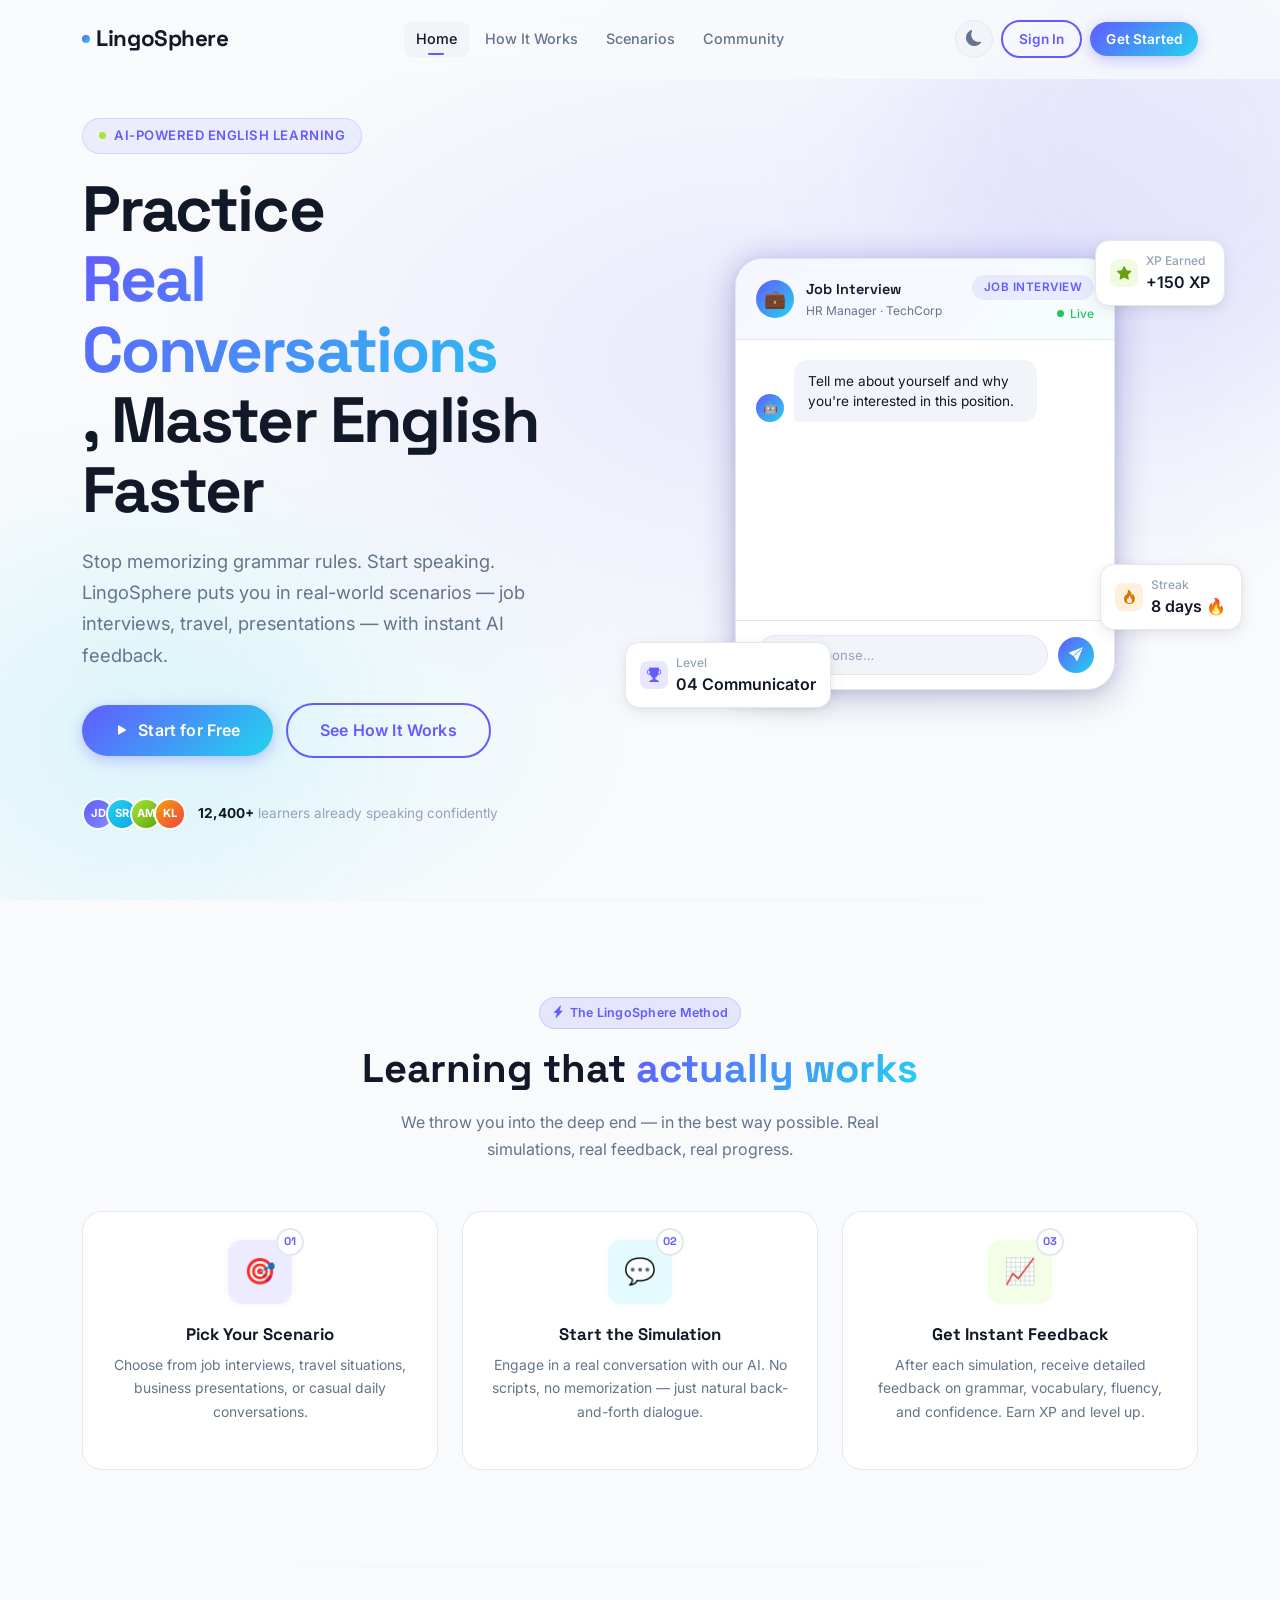
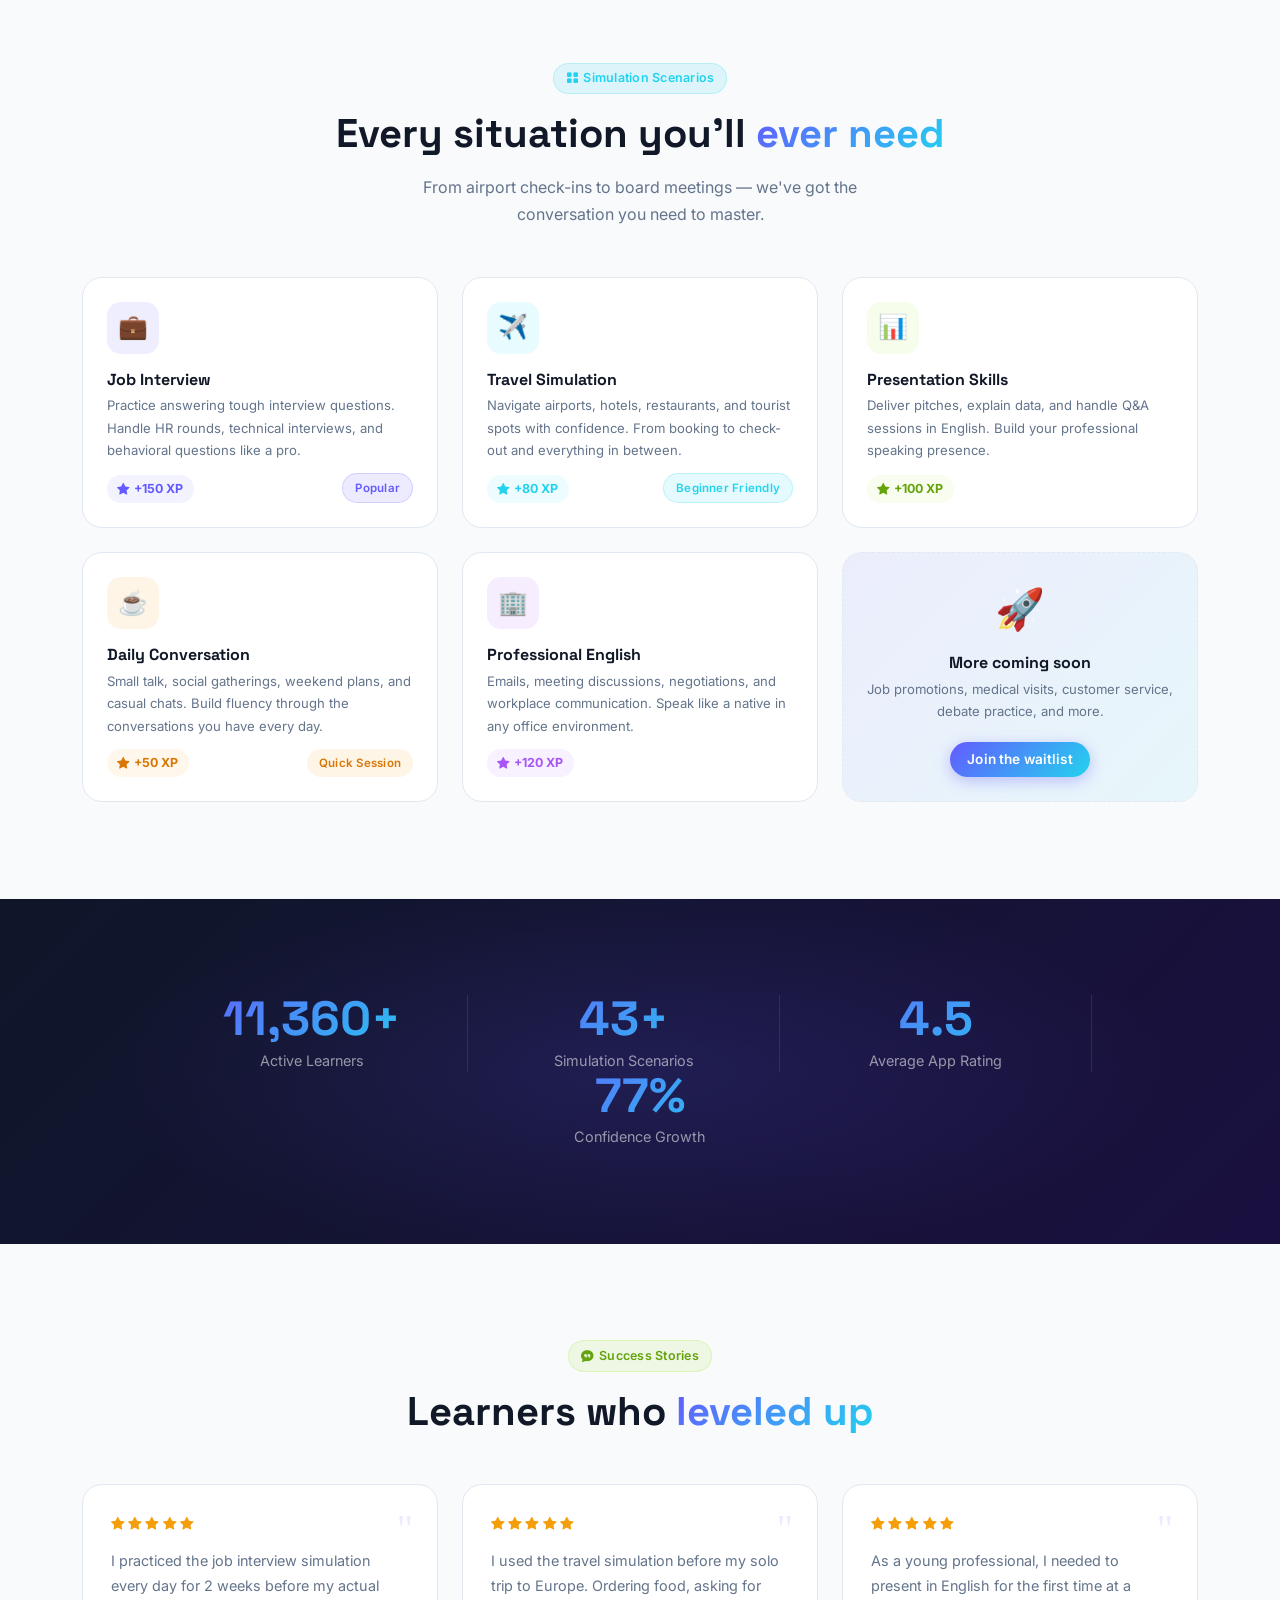
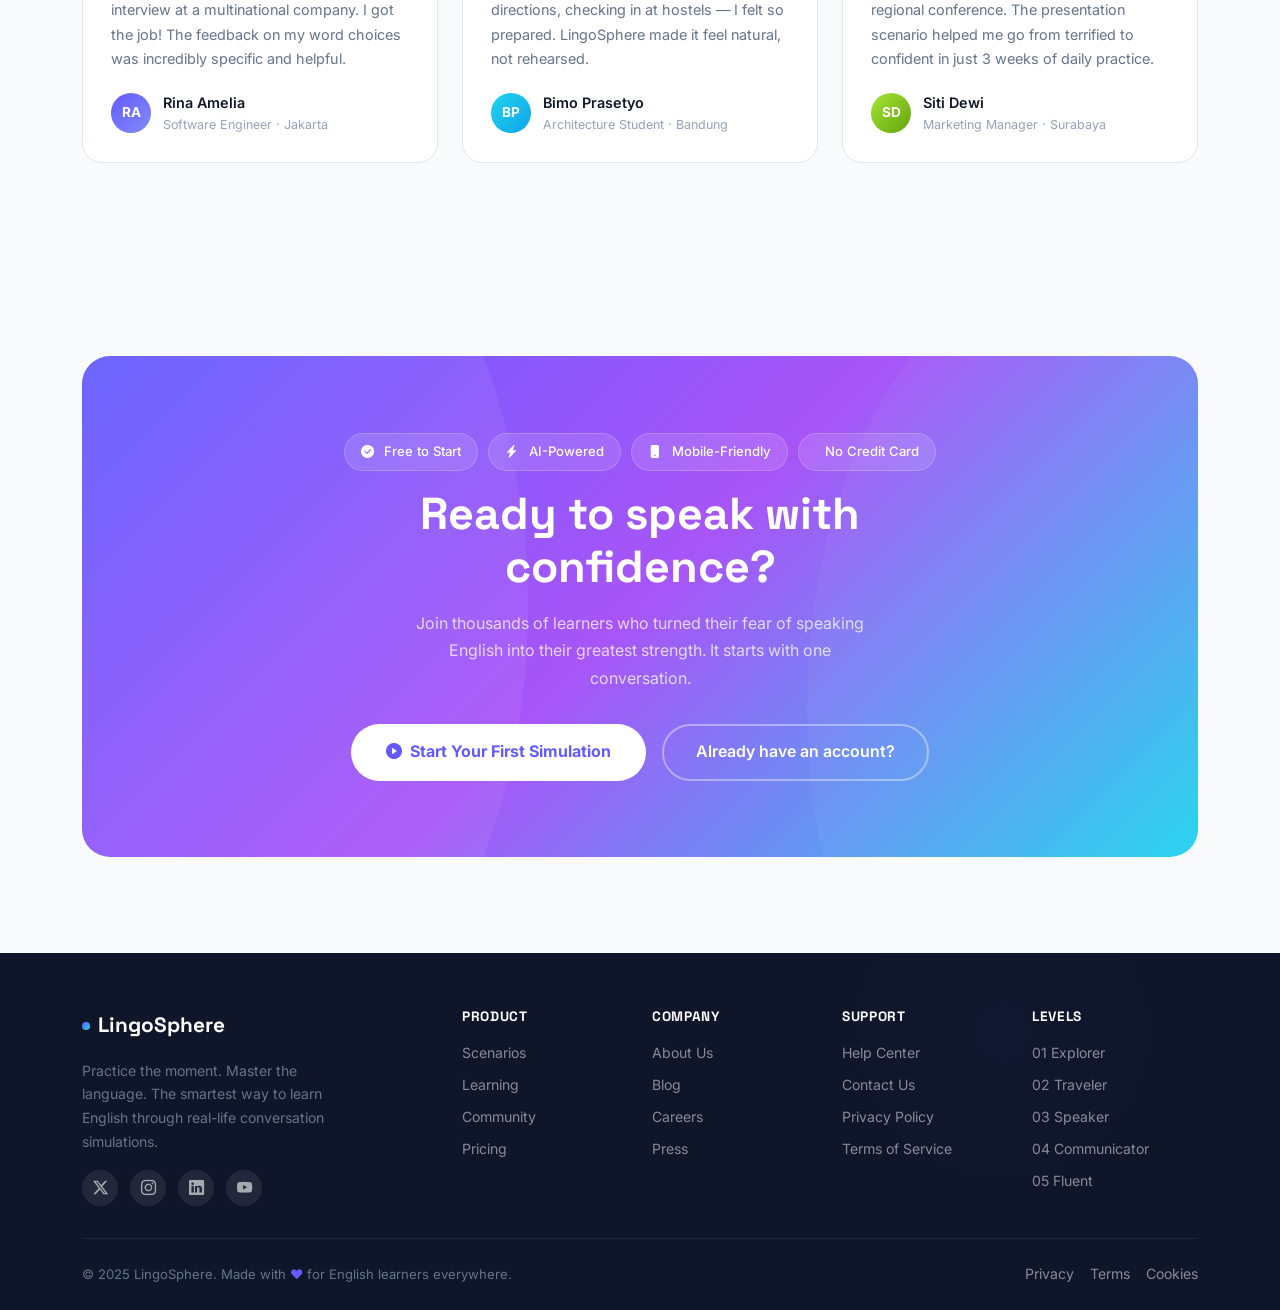
==== index.html @ 4a27bc17 "First Commit" ====
<!DOCTYPE html>
<html lang="en" data-theme="light">
<head>
  <meta charset="UTF-8" />
  <meta name="viewport" content="width=device-width, initial-scale=1.0" />
  <meta name="description" content="LingoSphere — Practice English through real-life conversation simulations. Job interviews, travel, presentations, and more." />
  <title>LingoSphere — Practice the moment. Master the language.</title>

  <!-- Google Fonts -->
  <link rel="preconnect" href="https://fonts.googleapis.com" />
  <link rel="preconnect" href="https://fonts.gstatic.com" crossorigin />
  <link href="https://fonts.googleapis.com/css2?family=Space+Grotesk:wght@400;500;600;700;800&family=Inter:wght@400;500;600;700&display=swap" rel="stylesheet" />

  <!-- Bootstrap 5 CSS -->
  <link href="https://cdn.jsdelivr.net/npm/bootstrap@5.3.3/dist/css/bootstrap.min.css" rel="stylesheet" />
  <!-- Bootstrap Icons -->
  <link href="https://cdn.jsdelivr.net/npm/bootstrap-icons@1.11.3/font/bootstrap-icons.css" rel="stylesheet" />

  <!-- LingoSphere Styles -->
  <link rel="stylesheet" href="css/global.css" />
  <link rel="stylesheet" href="css/landing.css" />
</head>
<body>

<!-- ═══════════════════════════════════════════
     NAVBAR
═══════════════════════════════════════════ -->
<nav id="mainNav" class="navbar navbar-expand-lg fixed-top">
  <div class="container">
    <!-- Brand -->
    <a class="navbar-brand" href="index.html">
      <span class="brand-dot"></span>
      LingoSphere
    </a>

    <!-- Mobile Controls -->
    <div class="d-flex align-items-center gap-2 d-lg-none">
      <button class="btn-theme" data-theme-toggle data-theme-icon aria-label="Toggle theme">
        <i class="bi bi-moon-fill"></i>
      </button>
      <button class="navbar-toggler" type="button"
              data-bs-toggle="offcanvas"
              data-bs-target="#mobileNav"
              aria-controls="mobileNav"
              aria-label="Open menu">
        <i class="bi bi-list" style="font-size:1.3rem;"></i>
      </button>
    </div>

    <!-- Desktop Nav -->
    <div class="collapse navbar-collapse">
      <ul class="navbar-nav mx-auto gap-1">
        <li class="nav-item">
          <a class="nav-link active" href="index.html">Home</a>
        </li>
        <li class="nav-item">
          <a class="nav-link" href="#how-it-works">How It Works</a>
        </li>
        <li class="nav-item">
          <a class="nav-link" href="#scenarios">Scenarios</a>
        </li>
        <li class="nav-item">
          <a class="nav-link" href="community.html">Community</a>
        </li>
      </ul>

      <div class="d-flex align-items-center gap-2">
        <button class="btn-theme" data-theme-toggle data-theme-icon aria-label="Toggle theme">
          <i class="bi bi-moon-fill"></i>
        </button>
        <a href="signin.html" class="btn btn-outline-primary btn-sm px-3">Sign In</a>
        <a href="signup.html" class="btn btn-primary btn-sm px-3">Get Started</a>
      </div>
    </div>
  </div>
</nav>

<!-- Mobile Offcanvas Nav -->
<div class="offcanvas offcanvas-start" tabindex="-1" id="mobileNav">
  <div class="offcanvas-header">
    <a class="navbar-brand" href="index.html">
      <span class="brand-dot"></span>
      LingoSphere
    </a>
    <button type="button" class="btn-close" data-bs-dismiss="offcanvas" aria-label="Close"></button>
  </div>
  <div class="offcanvas-body d-flex flex-column">
    <ul class="navbar-nav flex-column mb-auto">
      <li><a class="nav-link" href="index.html"><i class="bi bi-house me-2"></i>Home</a></li>
      <li><a class="nav-link" href="#how-it-works" data-bs-dismiss="offcanvas"><i class="bi bi-play-circle me-2"></i>How It Works</a></li>
      <li><a class="nav-link" href="#scenarios" data-bs-dismiss="offcanvas"><i class="bi bi-grid me-2"></i>Scenarios</a></li>
      <li><a class="nav-link" href="learning.html"><i class="bi bi-book me-2"></i>Learning</a></li>
      <li><a class="nav-link" href="community.html"><i class="bi bi-people me-2"></i>Community</a></li>
    </ul>
    <div class="d-grid gap-2 mt-3 pb-2">
      <a href="signin.html" class="btn btn-outline-primary">Sign In</a>
      <a href="signup.html" class="btn btn-primary">Get Started — Free</a>
    </div>
  </div>
</div>


<!-- ═══════════════════════════════════════════
     HERO SECTION
═══════════════════════════════════════════ -->
<section class="hero-section">
  <!-- Decorative orbs -->
  <div class="ls-orb ls-orb-primary" style="width:500px;height:500px;top:-10%;right:-10%;opacity:0.6;"></div>
  <div class="ls-orb ls-orb-secondary" style="width:400px;height:400px;bottom:-5%;left:-8%;opacity:0.5;"></div>

  <div class="container position-relative">
    <div class="row align-items-center gy-5">

      <!-- Left: Copy -->
      <div class="col-lg-6">
        <div class="reveal">
          <div class="hero-eyebrow">
            <span class="pulse-dot"></span>
            AI-Powered English Learning
          </div>
        </div>

        <h1 class="hero-title reveal reveal-delay-1">
          Practice <em class="text-gradient">Real Conversations</em>,
          Master English Faster
        </h1>

        <p class="hero-subtitle reveal reveal-delay-2">
          Stop memorizing grammar rules. Start speaking. LingoSphere puts you in real-world scenarios — job interviews, travel, presentations — with instant AI feedback.
        </p>

        <div class="hero-cta-row reveal reveal-delay-3">
          <a href="signup.html" class="btn btn-primary btn-lg" data-cta-start>
            <i class="bi bi-play-fill me-1"></i>
            Start for Free
          </a>
          <a href="#how-it-works" class="btn btn-outline-primary btn-lg">
            See How It Works
          </a>
        </div>

        <div class="hero-social-proof reveal reveal-delay-4">
          <div class="hero-avatars">
            <div class="avatar a1">JD</div>
            <div class="avatar a2">SR</div>
            <div class="avatar a3">AM</div>
            <div class="avatar a4">KL</div>
          </div>
          <span><strong style="color:var(--text-primary);">12,400+</strong> learners already speaking confidently</span>
        </div>
      </div>

      <!-- Right: Chat Widget -->
      <div class="col-lg-6">
        <div class="hero-visual reveal reveal-delay-2">

          <!-- Floating badges -->
          <div class="hero-badge-float badge-xp">
            <div class="icon" style="background:rgba(163,230,53,0.15);color:#65A30D;">
              <i class="bi bi-star-fill"></i>
            </div>
            <div>
              <div style="font-size:0.75rem;color:var(--text-muted);font-weight:500;">XP Earned</div>
              <div style="font-size:1rem;color:var(--text-primary);">+150 XP</div>
            </div>
          </div>

          <div class="hero-badge-float badge-streak">
            <div class="icon" style="background:rgba(245,158,11,0.15);color:#D97706;">
              <i class="bi bi-fire"></i>
            </div>
            <div>
              <div style="font-size:0.75rem;color:var(--text-muted);font-weight:500;">Streak</div>
              <div style="font-size:1rem;color:var(--text-primary);">8 days 🔥</div>
            </div>
          </div>

          <div class="hero-badge-float badge-level">
            <div class="icon" style="background:rgba(99,91,255,0.15);color:var(--primary);">
              <i class="bi bi-trophy-fill"></i>
            </div>
            <div>
              <div style="font-size:0.75rem;color:var(--text-muted);font-weight:500;">Level</div>
              <div style="font-size:1rem;color:var(--text-primary);">04 Communicator</div>
            </div>
          </div>

          <!-- Chat Widget -->
          <div class="chat-widget">
            <div class="chat-header">
              <div class="chat-header-info">
                <div class="chat-avatar">💼</div>
                <div>
                  <div class="chat-avatar-name">Job Interview</div>
                  <div class="chat-avatar-role">HR Manager · TechCorp</div>
                </div>
              </div>
              <div class="d-flex flex-column align-items-end gap-1">
                <span class="chat-scenario-tag">JOB INTERVIEW</span>
                <div class="chat-status">
                  <div class="chat-status-dot"></div>
                  Live
                </div>
              </div>
            </div>

            <div class="chat-body">
              <!-- Messages injected by JS -->
            </div>

            <div class="chat-footer">
              <div class="chat-input-fake">Your response…</div>
              <div class="chat-send-btn">
                <i class="bi bi-send-fill"></i>
              </div>
            </div>
          </div>

        </div>
      </div>

    </div>
  </div>
</section>

<hr class="ls-divider" />


<!-- ═══════════════════════════════════════════
     HOW IT WORKS
═══════════════════════════════════════════ -->
<section id="how-it-works" class="ls-section how-section">
  <div class="container">

    <div class="text-center mb-5 reveal">
      <div class="ls-badge ls-badge-primary mb-3">
        <i class="bi bi-lightning-charge-fill"></i>
        The LingoSphere Method
      </div>
      <h2>Learning that <span class="text-gradient">actually works</span></h2>
      <p class="mx-auto mt-3" style="max-width:520px;">
        We throw you into the deep end — in the best way possible. Real simulations, real feedback, real progress.
      </p>
    </div>

    <div class="row g-4">

      <div class="col-md-4 reveal reveal-delay-1">
        <div class="step-card">
          <div class="step-icon-wrap" style="background:rgba(99,91,255,0.1);">
            <span style="font-size:1.6rem;">🎯</span>
            <div class="step-num">01</div>
          </div>
          <h5>Pick Your Scenario</h5>
          <p>Choose from job interviews, travel situations, business presentations, or casual daily conversations.</p>
        </div>
      </div>

      <div class="col-md-4 reveal reveal-delay-2">
        <div class="step-card">
          <div class="step-icon-wrap" style="background:rgba(34,211,238,0.1);">
            <span style="font-size:1.6rem;">💬</span>
            <div class="step-num">02</div>
          </div>
          <h5>Start the Simulation</h5>
          <p>Engage in a real conversation with our AI. No scripts, no memorization — just natural back-and-forth dialogue.</p>
        </div>
      </div>

      <div class="col-md-4 reveal reveal-delay-3">
        <div class="step-card">
          <div class="step-icon-wrap" style="background:rgba(163,230,53,0.1);">
            <span style="font-size:1.6rem;">📈</span>
            <div class="step-num">03</div>
          </div>
          <h5>Get Instant Feedback</h5>
          <p>After each simulation, receive detailed feedback on grammar, vocabulary, fluency, and confidence. Earn XP and level up.</p>
        </div>
      </div>

    </div>
  </div>
</section>

<hr class="ls-divider" />


<!-- ═══════════════════════════════════════════
     SCENARIOS
═══════════════════════════════════════════ -->
<section id="scenarios" class="ls-section">
  <div class="container">

    <div class="text-center mb-5 reveal">
      <div class="ls-badge ls-badge-secondary mb-3">
        <i class="bi bi-grid-fill"></i>
        Simulation Scenarios
      </div>
      <h2>Every situation you'll <span class="text-gradient">ever need</span></h2>
      <p class="mt-3 mx-auto" style="max-width:480px;">
        From airport check-ins to board meetings — we've got the conversation you need to master.
      </p>
    </div>

    <div class="row g-4">

      <!-- Job Interview -->
      <div class="col-sm-6 col-lg-4 reveal reveal-delay-1">
        <div class="scenario-card sc-interview">
          <div class="scenario-icon" style="background:rgba(99,91,255,0.1);">💼</div>
          <h6>Job Interview</h6>
          <p>Practice answering tough interview questions. Handle HR rounds, technical interviews, and behavioral questions like a pro.</p>
          <div class="d-flex align-items-center justify-content-between">
            <span class="scenario-xp"><i class="bi bi-star-fill"></i> +150 XP</span>
            <span class="ls-badge ls-badge-primary" style="font-size:0.72rem;">Popular</span>
          </div>
        </div>
      </div>

      <!-- Travel -->
      <div class="col-sm-6 col-lg-4 reveal reveal-delay-2">
        <div class="scenario-card sc-travel">
          <div class="scenario-icon" style="background:rgba(34,211,238,0.1);">✈️</div>
          <h6>Travel Simulation</h6>
          <p>Navigate airports, hotels, restaurants, and tourist spots with confidence. From booking to check-out and everything in between.</p>
          <div class="d-flex align-items-center justify-content-between">
            <span class="scenario-xp" style="color:var(--secondary);background:rgba(34,211,238,0.08);">
              <i class="bi bi-star-fill"></i> +80 XP
            </span>
            <span class="ls-badge ls-badge-secondary" style="font-size:0.72rem;">Beginner Friendly</span>
          </div>
        </div>
      </div>

      <!-- Presentation -->
      <div class="col-sm-6 col-lg-4 reveal reveal-delay-3">
        <div class="scenario-card sc-present">
          <div class="scenario-icon" style="background:rgba(163,230,53,0.1);">📊</div>
          <h6>Presentation Skills</h6>
          <p>Deliver pitches, explain data, and handle Q&A sessions in English. Build your professional speaking presence.</p>
          <div class="d-flex align-items-center justify-content-between">
            <span class="scenario-xp" style="color:#65A30D;background:rgba(163,230,53,0.08);">
              <i class="bi bi-star-fill"></i> +100 XP
            </span>
          </div>
        </div>
      </div>

      <!-- Daily Conversation -->
      <div class="col-sm-6 col-lg-4 reveal reveal-delay-1">
        <div class="scenario-card sc-daily">
          <div class="scenario-icon" style="background:rgba(245,158,11,0.1);">☕</div>
          <h6>Daily Conversation</h6>
          <p>Small talk, social gatherings, weekend plans, and casual chats. Build fluency through the conversations you have every day.</p>
          <div class="d-flex align-items-center justify-content-between">
            <span class="scenario-xp" style="color:#D97706;background:rgba(245,158,11,0.08);">
              <i class="bi bi-star-fill"></i> +50 XP
            </span>
            <span class="ls-badge" style="background:rgba(245,158,11,0.1);color:#D97706;border-color:rgba(245,158,11,0.2);font-size:0.72rem;">Quick Session</span>
          </div>
        </div>
      </div>

      <!-- Professional English -->
      <div class="col-sm-6 col-lg-4 reveal reveal-delay-2">
        <div class="scenario-card sc-professional">
          <div class="scenario-icon" style="background:rgba(168,85,247,0.1);">🏢</div>
          <h6>Professional English</h6>
          <p>Emails, meeting discussions, negotiations, and workplace communication. Speak like a native in any office environment.</p>
          <div class="d-flex align-items-center justify-content-between">
            <span class="scenario-xp" style="color:#A855F7;background:rgba(168,85,247,0.08);">
              <i class="bi bi-star-fill"></i> +120 XP
            </span>
          </div>
        </div>
      </div>

      <!-- CTA Card -->
      <div class="col-sm-6 col-lg-4 reveal reveal-delay-3">
        <div class="scenario-card d-flex flex-column align-items-center justify-content-center text-center"
             style="background:var(--grad-card);border-style:dashed;min-height:200px;"
             onclick="window.location.href='signup.html'">
          <div style="font-size:2.5rem;margin-bottom:0.75rem;">🚀</div>
          <h6>More coming soon</h6>
          <p style="font-size:0.82rem;">Job promotions, medical visits, customer service, debate practice, and more.</p>
          <a href="signup.html" class="btn btn-primary btn-sm mt-1" onclick="event.stopPropagation()">
            Join the waitlist
          </a>
        </div>
      </div>

    </div>
  </div>
</section>

<hr class="ls-divider" />


<!-- ═══════════════════════════════════════════
     STATS
═══════════════════════════════════════════ -->
<section class="stats-section ls-section">
  <div class="container">
    <div class="d-flex flex-wrap justify-content-center align-items-center gap-4 gap-md-0">

      <div class="stat-item col-6 col-md-3 reveal reveal-delay-1">
        <div class="stat-number" data-count="12400" data-suffix="+">0</div>
        <div class="stat-label">Active Learners</div>
      </div>

      <div class="stat-divider d-none d-md-block"></div>

      <div class="stat-item col-6 col-md-3 reveal reveal-delay-2">
        <div class="stat-number" data-count="48" data-suffix="+">0</div>
        <div class="stat-label">Simulation Scenarios</div>
      </div>

      <div class="stat-divider d-none d-md-block"></div>

      <div class="stat-item col-6 col-md-3 reveal reveal-delay-3">
        <div class="stat-number" data-count="4.9">0</div>
        <div class="stat-label">Average App Rating</div>
      </div>

      <div class="stat-divider d-none d-md-block"></div>

      <div class="stat-item col-6 col-md-3 reveal reveal-delay-4">
        <div class="stat-number" data-count="92" data-suffix="%">0</div>
        <div class="stat-label">Confidence Growth</div>
      </div>

    </div>
  </div>
</section>


<!-- ═══════════════════════════════════════════
     TESTIMONIALS
═══════════════════════════════════════════ -->
<section class="ls-section">
  <div class="container">

    <div class="text-center mb-5 reveal">
      <div class="ls-badge ls-badge-accent mb-3">
        <i class="bi bi-chat-quote-fill"></i>
        Success Stories
      </div>
      <h2>Learners who <span class="text-gradient">leveled up</span></h2>
    </div>

    <div class="row g-4">

      <div class="col-md-4 reveal reveal-delay-1">
        <div class="testimonial-card">
          <div class="testimonial-quote">"</div>
          <div class="testimonial-stars">
            <i class="bi bi-star-fill"></i><i class="bi bi-star-fill"></i>
            <i class="bi bi-star-fill"></i><i class="bi bi-star-fill"></i>
            <i class="bi bi-star-fill"></i>
          </div>
          <p class="testimonial-text">
            I practiced the job interview simulation every day for 2 weeks before my actual interview at a multinational company. I got the job! The feedback on my word choices was incredibly specific and helpful.
          </p>
          <div class="testimonial-author">
            <div class="testi-avatar" style="background:linear-gradient(135deg,#635BFF,#818CF8);">RA</div>
            <div>
              <div class="testi-name">Rina Amelia</div>
              <div class="testi-role">Software Engineer · Jakarta</div>
            </div>
          </div>
        </div>
      </div>

      <div class="col-md-4 reveal reveal-delay-2">
        <div class="testimonial-card">
          <div class="testimonial-quote">"</div>
          <div class="testimonial-stars">
            <i class="bi bi-star-fill"></i><i class="bi bi-star-fill"></i>
            <i class="bi bi-star-fill"></i><i class="bi bi-star-fill"></i>
            <i class="bi bi-star-fill"></i>
          </div>
          <p class="testimonial-text">
            I used the travel simulation before my solo trip to Europe. Ordering food, asking for directions, checking in at hostels — I felt so prepared. LingoSphere made it feel natural, not rehearsed.
          </p>
          <div class="testimonial-author">
            <div class="testi-avatar" style="background:linear-gradient(135deg,#22D3EE,#0EA5E9);">BP</div>
            <div>
              <div class="testi-name">Bimo Prasetyo</div>
              <div class="testi-role">Architecture Student · Bandung</div>
            </div>
          </div>
        </div>
      </div>

      <div class="col-md-4 reveal reveal-delay-3">
        <div class="testimonial-card">
          <div class="testimonial-quote">"</div>
          <div class="testimonial-stars">
            <i class="bi bi-star-fill"></i><i class="bi bi-star-fill"></i>
            <i class="bi bi-star-fill"></i><i class="bi bi-star-fill"></i>
            <i class="bi bi-star-fill"></i>
          </div>
          <p class="testimonial-text">
            As a young professional, I needed to present in English for the first time at a regional conference. The presentation scenario helped me go from terrified to confident in just 3 weeks of daily practice.
          </p>
          <div class="testimonial-author">
            <div class="testi-avatar" style="background:linear-gradient(135deg,#A3E635,#65A30D);">SD</div>
            <div>
              <div class="testi-name">Siti Dewi</div>
              <div class="testi-role">Marketing Manager · Surabaya</div>
            </div>
          </div>
        </div>
      </div>

    </div>
  </div>
</section>

<hr class="ls-divider" />


<!-- ═══════════════════════════════════════════
     CTA SECTION
═══════════════════════════════════════════ -->
<section class="cta-section ls-section">
  <div class="container">
    <div class="cta-card reveal">

      <div class="feature-chips">
        <span class="feature-chip"><i class="bi bi-check-circle-fill me-1"></i> Free to Start</span>
        <span class="feature-chip"><i class="bi bi-lightning-charge-fill me-1"></i> AI-Powered</span>
        <span class="feature-chip"><i class="bi bi-phone-fill me-1"></i> Mobile-Friendly</span>
        <span class="feature-chip"><i class="bi bi-shield-check-fill me-1"></i> No Credit Card</span>
      </div>

      <h2>Ready to speak with<br>confidence?</h2>
      <p>Join thousands of learners who turned their fear of speaking English into their greatest strength. It starts with one conversation.</p>

      <div class="d-flex flex-wrap gap-3 justify-content-center">
        <a href="signup.html" class="btn-cta-white">
          <i class="bi bi-play-circle-fill"></i>
          Start Your First Simulation
        </a>
        <a href="signin.html" class="btn-cta-outline-white">
          Already have an account?
        </a>
      </div>

    </div>
  </div>
</section>


<!-- ═══════════════════════════════════════════
     FOOTER
═══════════════════════════════════════════ -->
<footer class="ls-footer">
  <!-- Orb -->
  <div class="ls-orb ls-orb-primary" style="width:300px;height:300px;top:-20%;right:10%;opacity:0.15;"></div>

  <div class="container position-relative">
    <div class="row g-4 mb-4">

      <div class="col-lg-4">
        <div class="footer-brand d-flex align-items-center gap-2 mb-3">
          <span class="brand-dot"></span>
          LingoSphere
        </div>
        <p style="font-size:0.88rem;max-width:280px;">
          Practice the moment. Master the language. The smartest way to learn English through real-life conversation simulations.
        </p>
        <div class="footer-social mt-3">
          <a href="#" aria-label="Twitter"><i class="bi bi-twitter-x"></i></a>
          <a href="#" aria-label="Instagram"><i class="bi bi-instagram"></i></a>
          <a href="#" aria-label="LinkedIn"><i class="bi bi-linkedin"></i></a>
          <a href="#" aria-label="YouTube"><i class="bi bi-youtube"></i></a>
        </div>
      </div>

      <div class="col-6 col-lg-2">
        <h6 class="mb-3" style="font-size:0.85rem;letter-spacing:0.05em;text-transform:uppercase;">Product</h6>
        <a href="#scenarios">Scenarios</a>
        <a href="learning.html">Learning</a>
        <a href="community.html">Community</a>
        <a href="#">Pricing</a>
      </div>

      <div class="col-6 col-lg-2">
        <h6 class="mb-3" style="font-size:0.85rem;letter-spacing:0.05em;text-transform:uppercase;">Company</h6>
        <a href="#">About Us</a>
        <a href="#">Blog</a>
        <a href="#">Careers</a>
        <a href="#">Press</a>
      </div>

      <div class="col-6 col-lg-2">
        <h6 class="mb-3" style="font-size:0.85rem;letter-spacing:0.05em;text-transform:uppercase;">Support</h6>
        <a href="#">Help Center</a>
        <a href="#">Contact Us</a>
        <a href="#">Privacy Policy</a>
        <a href="#">Terms of Service</a>
      </div>

      <div class="col-6 col-lg-2">
        <h6 class="mb-3" style="font-size:0.85rem;letter-spacing:0.05em;text-transform:uppercase;">Levels</h6>
        <a href="#">01 Explorer</a>
        <a href="#">02 Traveler</a>
        <a href="#">03 Speaker</a>
        <a href="#">04 Communicator</a>
        <a href="#">05 Fluent</a>
      </div>

    </div>

    <div class="footer-divider"></div>

    <div class="d-flex flex-wrap justify-content-between align-items-center gap-2">
      <p style="font-size:0.82rem;margin:0;">
        © 2025 LingoSphere. Made with <span style="color:var(--primary);">♥</span> for English learners everywhere.
      </p>
      <div class="d-flex align-items-center gap-3" style="font-size:0.82rem;">
        <a href="#" style="display:inline;margin:0;">Privacy</a>
        <a href="#" style="display:inline;margin:0;">Terms</a>
        <a href="#" style="display:inline;margin:0;">Cookies</a>
      </div>
    </div>
  </div>
</footer>

<!-- Toast Container -->
<div class="ls-toast-container"></div>

<!-- Bootstrap JS -->
<script src="https://cdn.jsdelivr.net/npm/bootstrap@5.3.3/dist/js/bootstrap.bundle.min.js"></script>
<!-- LingoSphere JS -->
<script src="js/main.js"></script>

</body>
</html>
---- css/global.css ----
/* ============================================================
   LINGOSPHERE — global.css
   Base variables, resets, typography, utilities, dark mode
   ============================================================ */

/* ── Google Fonts are loaded in HTML ── */

/* ── CSS Custom Properties ── */
:root {
  /* Brand Colors */
  --primary:        #635BFF;
  --primary-light:  #8B85FF;
  --primary-dark:   #4B44CC;
  --secondary:      #22D3EE;
  --accent:         #A3E635;
  --accent-warm:    #F59E0B;

  /* Backgrounds */
  --bg:             #F8FAFC;
  --bg-card:        #FFFFFF;
  --bg-subtle:      #F1F5F9;
  --bg-border:      #E2E8F0;

  /* Text */
  --text-primary:   #111827;
  --text-secondary: #64748B;
  --text-muted:     #94A3B8;
  --text-inverse:   #FFFFFF;

  /* Dark mode */
  --dark-bg:        #080B14;
  --dark-card:      #111827;
  --dark-card-2:    #1E293B;
  --dark-border:    #1E293B;

  /* Gradients */
  --grad-primary:   linear-gradient(135deg, #635BFF 0%, #22D3EE 100%);
  --grad-hero:      linear-gradient(135deg, #635BFF 0%, #A855F7 50%, #22D3EE 100%);
  --grad-accent:    linear-gradient(135deg, #A3E635 0%, #22D3EE 100%);
  --grad-card:      linear-gradient(135deg, rgba(99,91,255,0.08) 0%, rgba(34,211,238,0.08) 100%);

  /* Shadows */
  --shadow-sm:      0 1px 3px rgba(0,0,0,0.06), 0 1px 2px rgba(0,0,0,0.04);
  --shadow-md:      0 4px 16px rgba(0,0,0,0.08), 0 2px 6px rgba(0,0,0,0.04);
  --shadow-lg:      0 10px 40px rgba(0,0,0,0.12), 0 4px 12px rgba(0,0,0,0.06);
  --shadow-glow:    0 0 30px rgba(99,91,255,0.25);
  --shadow-glow-c:  0 0 30px rgba(34,211,238,0.2);

  /* Typography */
  --font-heading:   'Space Grotesk', sans-serif;
  --font-body:      'Inter', sans-serif;

  /* Spacing */
  --radius-sm:      8px;
  --radius-md:      14px;
  --radius-lg:      20px;
  --radius-xl:      28px;
  --radius-pill:    999px;

  /* Transitions */
  --ease-smooth:    cubic-bezier(0.4, 0, 0.2, 1);
  --ease-bounce:    cubic-bezier(0.34, 1.56, 0.64, 1);
  --t-fast:         150ms var(--ease-smooth);
  --t-base:         250ms var(--ease-smooth);
  --t-slow:         400ms var(--ease-smooth);

  /* Z-index scale */
  --z-base:    1;
  --z-card:    10;
  --z-sticky:  100;
  --z-modal:   1000;
  --z-toast:   2000;
}

/* ── Dark Mode Variables ── */
[data-theme="dark"] {
  --bg:           #080B14;
  --bg-card:      #111827;
  --bg-subtle:    #1E293B;
  --bg-border:    #1E293B;

  --text-primary:   #F1F5F9;
  --text-secondary: #94A3B8;
  --text-muted:     #64748B;

  --shadow-sm:    0 1px 3px rgba(0,0,0,0.3);
  --shadow-md:    0 4px 16px rgba(0,0,0,0.4);
  --shadow-lg:    0 10px 40px rgba(0,0,0,0.5);
  --shadow-glow:  0 0 40px rgba(99,91,255,0.35);
}

/* ── Base Reset ── */
*, *::before, *::after {
  box-sizing: border-box;
  margin: 0;
  padding: 0;
}

html {
  scroll-behavior: smooth;
  font-size: 16px;
  -webkit-text-size-adjust: 100%;
}

body {
  font-family: var(--font-body);
  background-color: var(--bg);
  color: var(--text-primary);
  line-height: 1.6;
  transition: background-color var(--t-slow), color var(--t-base);
  overflow-x: hidden;
  min-height: 100vh;
}

/* ── Typography ── */
h1, h2, h3, h4, h5, h6 {
  font-family: var(--font-heading);
  font-weight: 700;
  line-height: 1.2;
  color: var(--text-primary);
}

h1 { font-size: clamp(2rem, 5vw, 3.5rem); }
h2 { font-size: clamp(1.6rem, 4vw, 2.5rem); }
h3 { font-size: clamp(1.2rem, 3vw, 1.75rem); }
h4 { font-size: clamp(1rem, 2.5vw, 1.25rem); }

p {
  color: var(--text-secondary);
  line-height: 1.7;
}

a {
  color: var(--primary);
  text-decoration: none;
  transition: color var(--t-fast);
}

a:hover { color: var(--primary-light); }

img {
  max-width: 100%;
  height: auto;
  display: block;
}

/* ── Bootstrap Overrides ── */
.btn {
  font-family: var(--font-body);
  font-weight: 600;
  border-radius: var(--radius-pill);
  transition: all var(--t-base);
  border: none;
  cursor: pointer;
  letter-spacing: 0.01em;
}

.btn-primary {
  background: var(--grad-primary);
  color: #fff;
  box-shadow: 0 4px 15px rgba(99,91,255,0.35);
}

.btn-primary:hover,
.btn-primary:focus {
  background: var(--grad-primary);
  transform: translateY(-2px);
  box-shadow: 0 8px 25px rgba(99,91,255,0.45);
  color: #fff;
}

.btn-primary:active {
  transform: translateY(0);
}

.btn-outline-primary {
  border: 2px solid var(--primary);
  color: var(--primary);
  background: transparent;
}

.btn-outline-primary:hover {
  background: var(--primary);
  color: #fff;
  transform: translateY(-2px);
}

.btn-secondary-custom {
  background: rgba(34,211,238,0.1);
  color: var(--secondary);
  border: 1.5px solid rgba(34,211,238,0.3);
}

.btn-secondary-custom:hover {
  background: var(--secondary);
  color: var(--dark-bg);
  transform: translateY(-2px);
}

.btn-lg {
  padding: 0.85rem 2rem;
  font-size: 1rem;
}

.btn-sm {
  padding: 0.45rem 1.1rem;
  font-size: 0.85rem;
}

/* ── Card Base ── */
.ls-card {
  background: var(--bg-card);
  border-radius: var(--radius-lg);
  border: 1px solid var(--bg-border);
  box-shadow: var(--shadow-sm);
  transition: box-shadow var(--t-base), transform var(--t-base), border-color var(--t-base);
  overflow: hidden;
}

.ls-card:hover {
  box-shadow: var(--shadow-md);
  transform: translateY(-3px);
  border-color: rgba(99,91,255,0.2);
}

/* ── Glass Effect ── */
.ls-glass {
  background: rgba(255,255,255,0.08);
  backdrop-filter: blur(16px);
  -webkit-backdrop-filter: blur(16px);
  border: 1px solid rgba(255,255,255,0.12);
}

[data-theme="dark"] .ls-glass {
  background: rgba(255,255,255,0.04);
  border-color: rgba(255,255,255,0.08);
}

/* ── Gradient Text ── */
.text-gradient {
  background: var(--grad-primary);
  -webkit-background-clip: text;
  -webkit-text-fill-color: transparent;
  background-clip: text;
}

.text-gradient-accent {
  background: var(--grad-accent);
  -webkit-background-clip: text;
  -webkit-text-fill-color: transparent;
  background-clip: text;
}

/* ── Badge ── */
.ls-badge {
  display: inline-flex;
  align-items: center;
  gap: 0.35rem;
  padding: 0.3rem 0.75rem;
  border-radius: var(--radius-pill);
  font-size: 0.78rem;
  font-weight: 600;
  letter-spacing: 0.02em;
}

.ls-badge-primary {
  background: rgba(99,91,255,0.12);
  color: var(--primary);
  border: 1px solid rgba(99,91,255,0.2);
}

.ls-badge-secondary {
  background: rgba(34,211,238,0.12);
  color: var(--secondary);
  border: 1px solid rgba(34,211,238,0.2);
}

.ls-badge-accent {
  background: rgba(163,230,53,0.12);
  color: #65A30D;
  border: 1px solid rgba(163,230,53,0.25);
}

[data-theme="dark"] .ls-badge-accent {
  color: var(--accent);
}

/* ── Section Spacing ── */
.ls-section {
  padding: clamp(4rem, 8vw, 6rem) 0;
}

/* ── Divider ── */
.ls-divider {
  height: 1px;
  background: linear-gradient(90deg, transparent, var(--bg-border) 30%, var(--bg-border) 70%, transparent);
  border: none;
  margin: 0;
}

/* ── Glow Orbs (decorative) ── */
.ls-orb {
  position: absolute;
  border-radius: 50%;
  filter: blur(80px);
  pointer-events: none;
  z-index: 0;
}

.ls-orb-primary {
  background: rgba(99,91,255,0.18);
}

.ls-orb-secondary {
  background: rgba(34,211,238,0.14);
}

.ls-orb-accent {
  background: rgba(163,230,53,0.1);
}

/* ── Scroll Reveal ── */
.reveal {
  opacity: 0;
  transform: translateY(24px);
  transition: opacity 0.6s var(--ease-smooth), transform 0.6s var(--ease-smooth);
}

.reveal.revealed {
  opacity: 1;
  transform: translateY(0);
}

.reveal-delay-1 { transition-delay: 0.1s; }
.reveal-delay-2 { transition-delay: 0.2s; }
.reveal-delay-3 { transition-delay: 0.3s; }
.reveal-delay-4 { transition-delay: 0.4s; }

/* ── Page Transition ── */
.page-transition {
  animation: pageFadeIn 0.4s var(--ease-smooth);
}

@keyframes pageFadeIn {
  from { opacity: 0; transform: translateY(8px); }
  to   { opacity: 1; transform: translateY(0); }
}

/* ── Navbar ── */
#mainNav {
  background: rgba(248,250,252,0.85);
  backdrop-filter: blur(20px);
  -webkit-backdrop-filter: blur(20px);
  border-bottom: 1px solid transparent;
  transition: all var(--t-base);
  padding: 1rem 0;
  z-index: var(--z-sticky);
}

[data-theme="dark"] #mainNav {
  background: rgba(8,11,20,0.85);
}

#mainNav.scrolled {
  padding: 0.6rem 0;
  border-bottom-color: var(--bg-border);
  box-shadow: var(--shadow-sm);
}

.navbar-brand {
  font-family: var(--font-heading);
  font-weight: 700;
  font-size: 1.4rem;
  color: var(--text-primary) !important;
  letter-spacing: -0.02em;
  display: flex;
  align-items: center;
  gap: 0.4rem;
}

.brand-dot {
  width: 8px;
  height: 8px;
  border-radius: 50%;
  background: var(--grad-primary);
  display: inline-block;
  flex-shrink: 0;
}

.navbar-nav .nav-link {
  font-size: 0.9rem;
  font-weight: 500;
  color: var(--text-secondary) !important;
  padding: 0.4rem 0.75rem !important;
  border-radius: var(--radius-sm);
  transition: all var(--t-fast);
  position: relative;
}

.navbar-nav .nav-link:hover,
.navbar-nav .nav-link.active {
  color: var(--text-primary) !important;
  background: var(--bg-subtle);
}

[data-theme="dark"] .navbar-nav .nav-link:hover,
[data-theme="dark"] .navbar-nav .nav-link.active {
  background: var(--bg-subtle);
}

.navbar-nav .nav-link.active::after {
  content: '';
  position: absolute;
  bottom: 2px;
  left: 50%;
  transform: translateX(-50%);
  width: 16px;
  height: 2px;
  background: var(--primary);
  border-radius: 2px;
}

/* Theme toggle button */
.btn-theme {
  width: 38px;
  height: 38px;
  border-radius: 50%;
  display: flex;
  align-items: center;
  justify-content: center;
  background: var(--bg-subtle);
  border: 1px solid var(--bg-border);
  color: var(--text-secondary);
  cursor: pointer;
  transition: all var(--t-fast);
  flex-shrink: 0;
}

.btn-theme:hover {
  background: var(--primary);
  color: #fff;
  border-color: var(--primary);
  transform: rotate(20deg) scale(1.05);
}

/* Hamburger */
.navbar-toggler {
  border: none;
  background: var(--bg-subtle);
  border-radius: var(--radius-sm);
  padding: 0.45rem 0.6rem;
  color: var(--text-primary);
  transition: all var(--t-fast);
}

.navbar-toggler:focus { box-shadow: none; }
.navbar-toggler:hover { background: var(--bg-border); }

/* Offcanvas */
.offcanvas {
  background: var(--bg-card);
  border-right: 1px solid var(--bg-border);
  max-width: 300px;
}

.offcanvas-header {
  border-bottom: 1px solid var(--bg-border);
  padding: 1.2rem 1.5rem;
}

.offcanvas-body .nav-link {
  font-size: 1rem;
  font-weight: 500;
  color: var(--text-primary);
  padding: 0.75rem 0;
  border-bottom: 1px solid var(--bg-border);
  border-radius: 0;
}

.offcanvas-body .nav-link:last-child {
  border-bottom: none;
}

.offcanvas-body .nav-link:hover { color: var(--primary); }

/* ── Toast ── */
.ls-toast-container {
  position: fixed;
  bottom: 1.5rem;
  right: 1.5rem;
  z-index: var(--z-toast);
  display: flex;
  flex-direction: column;
  gap: 0.75rem;
  pointer-events: none;
}

.ls-toast {
  display: flex;
  align-items: center;
  gap: 0.75rem;
  padding: 0.85rem 1.2rem;
  background: var(--bg-card);
  border: 1px solid var(--bg-border);
  border-radius: var(--radius-md);
  box-shadow: var(--shadow-lg);
  min-width: 280px;
  max-width: 360px;
  pointer-events: all;
  animation: toastSlideIn 0.35s var(--ease-bounce);
}

.ls-toast.hiding {
  animation: toastSlideOut 0.3s var(--ease-smooth) forwards;
}

.ls-toast-icon {
  width: 36px;
  height: 36px;
  border-radius: var(--radius-sm);
  display: flex;
  align-items: center;
  justify-content: center;
  font-size: 1rem;
  flex-shrink: 0;
}

.ls-toast-success .ls-toast-icon { background: rgba(163,230,53,0.15); color: #65A30D; }
.ls-toast-info    .ls-toast-icon { background: rgba(99,91,255,0.12);  color: var(--primary); }
.ls-toast-warning .ls-toast-icon { background: rgba(245,158,11,0.12); color: var(--accent-warm); }

.ls-toast-content { flex: 1; }
.ls-toast-title { font-family: var(--font-heading); font-size: 0.88rem; font-weight: 600; color: var(--text-primary); }
.ls-toast-msg   { font-size: 0.8rem; color: var(--text-secondary); margin-top: 2px; }

.ls-toast-close {
  background: none;
  border: none;
  color: var(--text-muted);
  cursor: pointer;
  padding: 0.2rem;
  border-radius: 4px;
  line-height: 1;
  transition: color var(--t-fast);
}

.ls-toast-close:hover { color: var(--text-primary); }

@keyframes toastSlideIn {
  from { transform: translateX(100%) scale(0.95); opacity: 0; }
  to   { transform: translateX(0) scale(1); opacity: 1; }
}

@keyframes toastSlideOut {
  from { transform: translateX(0) scale(1); opacity: 1; }
  to   { transform: translateX(100%) scale(0.95); opacity: 0; }
}

/* ── Progress Bar Override ── */
.progress {
  background: var(--bg-subtle);
  border-radius: var(--radius-pill);
  height: 8px;
}

.progress-bar {
  border-radius: var(--radius-pill);
  background: var(--grad-primary);
}

/* ── Pill tab / chip ── */
.ls-chip {
  display: inline-flex;
  align-items: center;
  gap: 0.3rem;
  padding: 0.3rem 0.8rem;
  border-radius: var(--radius-pill);
  font-size: 0.8rem;
  font-weight: 500;
  background: var(--bg-subtle);
  color: var(--text-secondary);
  border: 1px solid var(--bg-border);
  transition: all var(--t-fast);
  cursor: pointer;
  white-space: nowrap;
}

.ls-chip:hover,
.ls-chip.active {
  background: rgba(99,91,255,0.1);
  color: var(--primary);
  border-color: rgba(99,91,255,0.25);
}

/* ── XP Bar ── */
.xp-bar-wrap {
  background: var(--bg-subtle);
  border-radius: var(--radius-pill);
  overflow: hidden;
}

.xp-bar {
  height: 6px;
  border-radius: var(--radius-pill);
  background: var(--grad-primary);
  transition: width 1s var(--ease-smooth);
}

/* ── Utility Classes ── */
.gap-xs { gap: 0.35rem; }
.gap-sm { gap: 0.5rem; }
.gap-md { gap: 1rem; }

.text-primary-color { color: var(--primary) !important; }
.text-secondary-color { color: var(--secondary) !important; }
.text-accent-color { color: var(--accent) !important; }
.text-muted-color { color: var(--text-muted) !important; }

.bg-card { background: var(--bg-card) !important; }
.bg-subtle { background: var(--bg-subtle) !important; }

.border-subtle { border-color: var(--bg-border) !important; }

.rounded-ls { border-radius: var(--radius-lg) !important; }
.rounded-ls-xl { border-radius: var(--radius-xl) !important; }

.overflow-hidden { overflow: hidden; }

/* ── Footer ── */
.ls-footer {
  background: var(--dark-bg);
  color: rgba(255,255,255,0.5);
  padding: 3.5rem 0 1.5rem;
  position: relative;
  overflow: hidden;
}

[data-theme="light"] .ls-footer {
  background: #0F1629;
}

.ls-footer h5, .ls-footer h6 {
  color: #fff;
}

.ls-footer a {
  color: rgba(255,255,255,0.5);
  font-size: 0.88rem;
  display: block;
  margin-bottom: 0.6rem;
  transition: color var(--t-fast);
}

.ls-footer a:hover { color: var(--secondary); }

.ls-footer .footer-brand {
  font-family: var(--font-heading);
  font-size: 1.3rem;
  font-weight: 700;
  color: #fff;
}

.ls-footer .footer-divider {
  border-top: 1px solid rgba(255,255,255,0.08);
  margin: 2rem 0 1.5rem;
}

.footer-social a {
  display: inline-flex;
  align-items: center;
  justify-content: center;
  width: 36px;
  height: 36px;
  border-radius: 50%;
  background: rgba(255,255,255,0.08);
  color: rgba(255,255,255,0.6);
  margin-right: 0.5rem;
  font-size: 0.95rem;
  transition: all var(--t-fast);
  margin-bottom: 0;
}

.footer-social a:hover {
  background: var(--primary);
  color: #fff;
  transform: translateY(-2px);
}

/* ── Responsive ── */
@media (max-width: 576px) {
  .ls-toast-container {
    bottom: 1rem;
    right: 1rem;
    left: 1rem;
  }

  .ls-toast {
    min-width: unset;
    max-width: 100%;
  }
}

/* ============================================================
   LINGOSPHERE APP SIDEBAR
   Shared by Dashboard, Courses, Practice and Community
   ============================================================ */

.learning-shell {
    min-height: 100vh;
    display: flex;
    background: var(--bg);
}


.learning-sidebar {
    width: 260px;
    min-width: 260px;
    height: 100vh;

    position: sticky;
    top: 0;

    display: flex;
    flex-direction: column;

    padding: 24px 16px 18px;

    background: var(--bg-card);
    border-right: 1px solid var(--bg-border);

    z-index: 1000;

    transition:
        background var(--t-base),
        border-color var(--t-base),
        transform 0.25s ease;
}


.sidebar-top {
    display: flex;
    align-items: center;
    justify-content: space-between;

    padding: 0 8px 22px;
}


.learning-brand {
    display: inline-flex;
    align-items: center;

    gap: 9px;

    color: var(--text-primary);

    font-family: var(--font-heading);
    font-size: 1.2rem;
    font-weight: 800;

    text-decoration: none;
    letter-spacing: -0.04em;
}


.learning-brand:hover {
    color: var(--text-primary);
}


.learning-brand .brand-dot {
    width: 9px;
    height: 9px;

    flex-shrink: 0;

    border-radius: 50%;

    background: var(--grad-primary);

    box-shadow: var(--shadow-glow);
}


/* User */

.sidebar-user {
    display: flex;
    align-items: center;

    gap: 10px;

    padding: 11px;

    margin-bottom: 20px;

    background: var(--bg-subtle);
    border: 1px solid var(--bg-border);

    border-radius: var(--radius-md);
}


.sidebar-user-copy {
    min-width: 0;

    display: flex;
    flex-direction: column;
}


.sidebar-user-copy strong {
    color: var(--text-primary);

    font-size: 0.8rem;
    font-weight: 700;

    white-space: nowrap;
    overflow: hidden;
    text-overflow: ellipsis;
}


.sidebar-user-copy span {
    margin-top: 3px;

    color: var(--text-muted);

    font-size: 0.66rem;
}


/* Navigation */

.learning-nav {
    display: flex;
    flex-direction: column;

    gap: 3px;
}


.nav-label {
    padding: 0 11px 8px;

    color: var(--text-muted);

    font-size: 0.65rem;
    font-weight: 800;

    text-transform: uppercase;
    letter-spacing: 0.1em;
}


.nav-label-spaced {
    margin-top: 20px;
}


.learning-nav-link {
    width: 100%;
    min-height: 44px;

    display: flex;
    align-items: center;

    gap: 10px;

    padding: 0 11px;

    border: 0;
    border-radius: 11px;

    background: transparent;
    color: var(--text-secondary);

    font-family: var(--font-body);
    font-size: 0.8rem;
    font-weight: 600;

    text-decoration: none;
    text-align: left;

    cursor: pointer;

    transition:
        color var(--t-fast),
        background var(--t-fast),
        transform var(--t-fast);
}


.learning-nav-link:hover {
    color: var(--text-primary);

    background: var(--bg-subtle);

    transform: translateX(2px);
}


.learning-nav-link.active {
    color: var(--text-primary);

    background: var(--primary-light);

    box-shadow:
        inset 3px 0 0 var(--primary);
}


.learning-nav-link .nav-icon {
    width: 27px;

    display: grid;
    place-items: center;

    color: var(--text-muted);

    font-size: 0.92rem;
}


.learning-nav-link.active .nav-icon {
    color: var(--primary);
}


.learning-nav-link.nav-button {
    appearance: none;
}


.learning-sidebar-bottom {
    margin-top: auto;

    padding-top: 20px;
}


.sidebar-close {
    width: 36px;
    height: 36px;

    display: grid;
    place-items: center;

    border: 0;
    border-radius: var(--radius-sm);

    background: transparent;
    color: var(--text-secondary);

    cursor: pointer;
}


.sidebar-close:hover {
    background: var(--bg-subtle);
    color: var(--text-primary);
}


/* Mobile backdrop */

.sidebar-backdrop {
    display: none;

    position: fixed;
    inset: 0;

    background: rgba(0, 0, 0, 0.28);

    backdrop-filter: blur(2px);

    z-index: 999;
}


.sidebar-backdrop.show {
    display: block;
}


/* Mobile */

@media (max-width: 991.98px) {

    .learning-sidebar {
        position: fixed;

        left: 0;
        top: 0;
        bottom: 0;

        transform: translateX(-100%);

        box-shadow:
            12px 0 40px rgba(0, 0, 0, 0.12);
    }


    .learning-sidebar.open {
        transform: translateX(0);
    }


    .learning-shell {
        width: 100%;
    }

}


@media (min-width: 992px) {

    .sidebar-close {
        display: none;
    }

}
---- css/landing.css ----
/* ============================================================
   LINGOSPHERE — landing.css
   Landing page specific styles
   ============================================================ */

/* ── Hero Section ── */
.hero-section {
  min-height: 100svh;
  display: flex;
  align-items: center;
  position: relative;
  overflow: hidden;
  padding: 7rem 0 4rem;
}

.hero-section::before {
  content: '';
  position: absolute;
  inset: 0;
  background: radial-gradient(ellipse 70% 60% at 60% 40%, rgba(99,91,255,0.1) 0%, transparent 70%),
              radial-gradient(ellipse 50% 50% at 20% 80%, rgba(34,211,238,0.08) 0%, transparent 60%);
  pointer-events: none;
}

.hero-eyebrow {
  display: inline-flex;
  align-items: center;
  gap: 0.5rem;
  padding: 0.4rem 1rem;
  border-radius: var(--radius-pill);
  background: rgba(99,91,255,0.08);
  border: 1px solid rgba(99,91,255,0.18);
  font-size: 0.82rem;
  font-weight: 600;
  color: var(--primary);
  letter-spacing: 0.04em;
  text-transform: uppercase;
  margin-bottom: 1.25rem;
}

.hero-eyebrow .pulse-dot {
  width: 7px;
  height: 7px;
  border-radius: 50%;
  background: var(--accent);
  animation: pulseDot 2s ease-in-out infinite;
}

@keyframes pulseDot {
  0%, 100% { transform: scale(1); opacity: 1; }
  50%       { transform: scale(1.4); opacity: 0.7; }
}

.hero-title {
  font-size: clamp(2.2rem, 5.5vw, 4rem);
  font-weight: 800;
  line-height: 1.1;
  letter-spacing: -0.03em;
  margin-bottom: 1.25rem;
}

.hero-title em {
  font-style: normal;
  position: relative;
  display: inline-block;
}

.hero-title em::after {
  content: '';
  position: absolute;
  bottom: 2px;
  left: 0;
  right: 0;
  height: 4px;
  background: var(--grad-accent);
  border-radius: 2px;
  transform: scaleX(0);
  transform-origin: left;
}

@keyframes underlineGrow {
  to { transform: scaleX(1); }
}

.hero-subtitle {
  font-size: clamp(1rem, 2vw, 1.15rem);
  color: var(--text-secondary);
  max-width: 480px;
  margin-bottom: 2rem;
  line-height: 1.7;
}

.hero-cta-row {
  display: flex;
  flex-wrap: wrap;
  gap: 0.85rem;
  align-items: center;
  margin-bottom: 2.5rem;
}

.hero-social-proof {
  display: flex;
  align-items: center;
  gap: 0.75rem;
  font-size: 0.85rem;
  color: var(--text-muted);
}

.hero-avatars {
  display: flex;
}

.hero-avatars .avatar {
  width: 32px;
  height: 32px;
  border-radius: 50%;
  border: 2px solid var(--bg);
  margin-left: -8px;
  display: flex;
  align-items: center;
  justify-content: center;
  font-size: 0.7rem;
  font-weight: 700;
  color: #fff;
}

.hero-avatars .avatar:first-child { margin-left: 0; }
.hero-avatars .a1 { background: linear-gradient(135deg, #635BFF, #818CF8); }
.hero-avatars .a2 { background: linear-gradient(135deg, #22D3EE, #0EA5E9); }
.hero-avatars .a3 { background: linear-gradient(135deg, #A3E635, #65A30D); }
.hero-avatars .a4 { background: linear-gradient(135deg, #F59E0B, #EF4444); }

/* ── Hero Conversation Widget ── */
.hero-visual {
  position: relative;
  display: flex;
  justify-content: center;
  align-items: center;
  min-height: 520px;
}

.chat-widget {
  background: var(--bg-card);
  border-radius: var(--radius-xl);
  border: 1px solid var(--bg-border);
  box-shadow: var(--shadow-lg), var(--shadow-glow);
  width: 100%;
  max-width: 380px;
  overflow: hidden;
  position: relative;
  z-index: 2;
}

[data-theme="dark"] .chat-widget {
  background: var(--dark-card);
  border-color: var(--dark-border);
}

.chat-header {
  padding: 1rem 1.25rem;
  border-bottom: 1px solid var(--bg-border);
  display: flex;
  align-items: center;
  justify-content: space-between;
  background: linear-gradient(135deg, rgba(99,91,255,0.06), rgba(34,211,238,0.04));
}

[data-theme="dark"] .chat-header {
  border-bottom-color: var(--dark-border);
}

.chat-header-info {
  display: flex;
  align-items: center;
  gap: 0.75rem;
}

.chat-avatar {
  width: 38px;
  height: 38px;
  border-radius: 50%;
  background: var(--grad-primary);
  display: flex;
  align-items: center;
  justify-content: center;
  font-size: 1.1rem;
  flex-shrink: 0;
}

.chat-avatar-name {
  font-family: var(--font-heading);
  font-weight: 600;
  font-size: 0.9rem;
  color: var(--text-primary);
}

.chat-avatar-role {
  font-size: 0.75rem;
  color: var(--text-secondary);
}

.chat-status {
  display: flex;
  align-items: center;
  gap: 0.35rem;
  font-size: 0.75rem;
  color: #22C55E;
  font-weight: 500;
}

.chat-status-dot {
  width: 7px;
  height: 7px;
  border-radius: 50%;
  background: #22C55E;
  animation: statusPulse 2s ease-in-out infinite;
}

@keyframes statusPulse {
  0%, 100% { box-shadow: 0 0 0 0 rgba(34,197,94,0.4); }
  50%       { box-shadow: 0 0 0 5px rgba(34,197,94,0); }
}

.chat-scenario-tag {
  padding: 0.2rem 0.75rem;
  border-radius: var(--radius-pill);
  font-size: 0.73rem;
  font-weight: 600;
  letter-spacing: 0.04em;
  background: rgba(99,91,255,0.1);
  color: var(--primary);
}

.chat-body {
  padding: 1.25rem;
  min-height: 280px;
  display: flex;
  flex-direction: column;
  gap: 1rem;
}

.chat-msg {
  display: flex;
  gap: 0.6rem;
  align-items: flex-end;
  opacity: 0;
  transform: translateY(8px);
}

.chat-msg.show {
  animation: msgAppear 0.4s var(--ease-bounce) forwards;
}

@keyframes msgAppear {
  to { opacity: 1; transform: translateY(0); }
}

.chat-msg-avatar {
  width: 28px;
  height: 28px;
  border-radius: 50%;
  flex-shrink: 0;
  display: flex;
  align-items: center;
  justify-content: center;
  font-size: 0.75rem;
  font-weight: 700;
  color: #fff;
}

.chat-msg.bot .chat-msg-avatar  { background: var(--grad-primary); }
.chat-msg.user .chat-msg-avatar { background: linear-gradient(135deg, #22D3EE, #0EA5E9); }

.chat-msg.user { flex-direction: row-reverse; }

.chat-bubble {
  max-width: 72%;
  padding: 0.65rem 0.9rem;
  border-radius: 14px;
  font-size: 0.85rem;
  line-height: 1.5;
  color: var(--text-primary);
}

.chat-msg.bot  .chat-bubble { background: var(--bg-subtle); border-bottom-left-radius: 4px; }
.chat-msg.user .chat-bubble { background: var(--grad-primary); color: #fff; border-bottom-right-radius: 4px; }

[data-theme="dark"] .chat-msg.bot .chat-bubble {
  background: var(--dark-card-2);
}

.typing-indicator {
  display: flex;
  align-items: center;
  gap: 4px;
  padding: 0.65rem 0.9rem;
  background: var(--bg-subtle);
  border-radius: 14px;
  border-bottom-left-radius: 4px;
  width: fit-content;
}

[data-theme="dark"] .typing-indicator { background: var(--dark-card-2); }

.typing-dot {
  width: 6px;
  height: 6px;
  border-radius: 50%;
  background: var(--text-muted);
  animation: typingBounce 1.2s ease-in-out infinite;
}

.typing-dot:nth-child(2) { animation-delay: 0.2s; }
.typing-dot:nth-child(3) { animation-delay: 0.4s; }

@keyframes typingBounce {
  0%, 80%, 100% { transform: translateY(0); }
  40%           { transform: translateY(-5px); }
}

.chat-footer {
  padding: 0.85rem 1.25rem;
  border-top: 1px solid var(--bg-border);
  display: flex;
  gap: 0.6rem;
  align-items: center;
}

[data-theme="dark"] .chat-footer { border-top-color: var(--dark-border); }

.chat-input-fake {
  flex: 1;
  padding: 0.55rem 0.9rem;
  background: var(--bg-subtle);
  border: 1px solid var(--bg-border);
  border-radius: var(--radius-pill);
  font-size: 0.82rem;
  color: var(--text-muted);
  cursor: default;
}

.chat-send-btn {
  width: 36px;
  height: 36px;
  border-radius: 50%;
  background: var(--grad-primary);
  display: flex;
  align-items: center;
  justify-content: center;
  color: #fff;
  font-size: 0.85rem;
  flex-shrink: 0;
  transition: transform var(--t-fast);
  cursor: pointer;
}

.chat-send-btn:hover { transform: scale(1.1); }

/* Floating badges on visual */
.hero-badge-float {
  position: absolute;
  background: var(--bg-card);
  border: 1px solid var(--bg-border);
  border-radius: var(--radius-md);
  padding: 0.6rem 0.9rem;
  box-shadow: var(--shadow-md);
  display: flex;
  align-items: center;
  gap: 0.5rem;
  font-size: 0.8rem;
  font-weight: 600;
  color: var(--text-primary);
  white-space: nowrap;
  z-index: 3;
  animation: floatBadge 3s ease-in-out infinite;
}

[data-theme="dark"] .hero-badge-float {
  background: var(--dark-card);
  border-color: var(--dark-border);
}

.hero-badge-float:nth-child(2) { animation-delay: 1s; }
.hero-badge-float:nth-child(3) { animation-delay: 2s; }

.hero-badge-float .icon {
  width: 28px;
  height: 28px;
  border-radius: var(--radius-sm);
  display: flex;
  align-items: center;
  justify-content: center;
  font-size: 0.9rem;
}

.badge-xp   { top: 5%; right: -5%; }
.badge-streak { bottom: 20%; right: -8%; }
.badge-level { bottom: 5%; left: -5%; }

@keyframes floatBadge {
  0%, 100% { transform: translateY(0px); }
  50%       { transform: translateY(-8px); }
}

/* ── How It Works Section ── */
.how-section {
  position: relative;
}

.step-connector {
  position: absolute;
  top: 2.5rem;
  left: calc(50% + 2.5rem);
  right: calc(-50% + 2.5rem);
  height: 2px;
  background: linear-gradient(90deg, var(--primary), var(--secondary));
  opacity: 0.3;
}

.step-card {
  background: var(--bg-card);
  border: 1px solid var(--bg-border);
  border-radius: var(--radius-lg);
  padding: 1.75rem;
  text-align: center;
  position: relative;
  transition: all var(--t-base);
  height: 100%;
}

.step-card:hover {
  transform: translateY(-6px);
  box-shadow: var(--shadow-md), 0 0 0 1px rgba(99,91,255,0.15);
  border-color: rgba(99,91,255,0.2);
}

.step-icon-wrap {
  width: 64px;
  height: 64px;
  border-radius: var(--radius-md);
  display: flex;
  align-items: center;
  justify-content: center;
  font-size: 1.6rem;
  margin: 0 auto 1.25rem;
  position: relative;
}

.step-icon-wrap::after {
  content: '';
  position: absolute;
  inset: -4px;
  border-radius: calc(var(--radius-md) + 4px);
  background: inherit;
  opacity: 0.2;
}

.step-num {
  position: absolute;
  top: -0.75rem;
  right: -0.75rem;
  width: 28px;
  height: 28px;
  border-radius: 50%;
  background: var(--bg-card);
  border: 2px solid var(--bg-border);
  font-size: 0.7rem;
  font-weight: 700;
  display: flex;
  align-items: center;
  justify-content: center;
  font-family: var(--font-heading);
  color: var(--primary);
  z-index: 2;
}

.step-card h5 {
  font-size: 1.05rem;
  margin-bottom: 0.6rem;
}

.step-card p {
  font-size: 0.87rem;
}

/* ── Scenarios Section ── */
.scenario-card {
  background: var(--bg-card);
  border: 1px solid var(--bg-border);
  border-radius: var(--radius-lg);
  padding: 1.5rem;
  cursor: pointer;
  position: relative;
  overflow: hidden;
  transition: all var(--t-base);
  height: 100%;
  display: flex;
  flex-direction: column;
}

.scenario-card::before {
  content: '';
  position: absolute;
  inset: 0;
  opacity: 0;
  transition: opacity var(--t-base);
}

.scenario-card:hover {
  transform: translateY(-5px);
  box-shadow: var(--shadow-md);
}

.scenario-card:hover::before { opacity: 1; }

.sc-interview::before { background: linear-gradient(135deg, rgba(99,91,255,0.06), rgba(99,91,255,0.01)); }
.sc-travel::before    { background: linear-gradient(135deg, rgba(34,211,238,0.06), rgba(34,211,238,0.01)); }
.sc-present::before   { background: linear-gradient(135deg, rgba(163,230,53,0.06), rgba(163,230,53,0.01)); }
.sc-daily::before     { background: linear-gradient(135deg, rgba(245,158,11,0.06), rgba(245,158,11,0.01)); }
.sc-professional::before { background: linear-gradient(135deg, rgba(168,85,247,0.06), rgba(168,85,247,0.01)); }

.scenario-icon {
  width: 52px;
  height: 52px;
  border-radius: var(--radius-md);
  display: flex;
  align-items: center;
  justify-content: center;
  font-size: 1.5rem;
  margin-bottom: 1rem;
  flex-shrink: 0;
  position: relative;
  z-index: 1;
}

.scenario-card h6 {
  font-size: 1rem;
  margin-bottom: 0.35rem;
  position: relative;
  z-index: 1;
}

.scenario-card p {
  font-size: 0.82rem;
  margin-bottom: 0.75rem;
  flex: 1;
  position: relative;
  z-index: 1;
}

.scenario-xp {
  display: inline-flex;
  align-items: center;
  gap: 0.3rem;
  font-size: 0.78rem;
  font-weight: 700;
  color: var(--primary);
  background: rgba(99,91,255,0.08);
  border-radius: var(--radius-pill);
  padding: 0.25rem 0.65rem;
  position: relative;
  z-index: 1;
  margin-top: auto;
}

/* ── Stats Section ── */
.stats-section {
  background: var(--dark-bg);
  position: relative;
  overflow: hidden;
}

[data-theme="light"] .stats-section {
  background: linear-gradient(135deg, #0F1629 0%, #1a1040 100%);
}

.stats-section::before {
  content: '';
  position: absolute;
  inset: 0;
  background: radial-gradient(ellipse 60% 80% at 50% 50%, rgba(99,91,255,0.15) 0%, transparent 70%);
  pointer-events: none;
}

.stat-item {
  text-align: center;
  position: relative;
  z-index: 1;
}

.stat-number {
  font-family: var(--font-heading);
  font-size: clamp(2rem, 5vw, 3rem);
  font-weight: 800;
  background: var(--grad-primary);
  -webkit-background-clip: text;
  -webkit-text-fill-color: transparent;
  background-clip: text;
  line-height: 1;
  margin-bottom: 0.35rem;
}

.stat-label {
  color: rgba(255,255,255,0.55);
  font-size: 0.9rem;
}

.stat-divider {
  width: 1px;
  background: rgba(255,255,255,0.1);
  align-self: stretch;
  margin: 0 1rem;
}

/* ── Testimonial Section ── */
.testimonial-card {
  background: var(--bg-card);
  border: 1px solid var(--bg-border);
  border-radius: var(--radius-lg);
  padding: 1.75rem;
  height: 100%;
  position: relative;
  transition: all var(--t-base);
}

.testimonial-card:hover {
  transform: translateY(-4px);
  box-shadow: var(--shadow-md);
  border-color: rgba(99,91,255,0.15);
}

.testimonial-quote {
  position: absolute;
  top: 1.5rem;
  right: 1.5rem;
  font-size: 2.5rem;
  color: rgba(99,91,255,0.12);
  font-family: serif;
  line-height: 1;
}

.testimonial-stars {
  display: flex;
  gap: 0.2rem;
  margin-bottom: 0.9rem;
}

.testimonial-stars i { color: #F59E0B; font-size: 0.85rem; }

.testimonial-text {
  font-size: 0.9rem;
  line-height: 1.7;
  margin-bottom: 1.25rem;
  color: var(--text-secondary);
}

.testimonial-author {
  display: flex;
  align-items: center;
  gap: 0.75rem;
}

.testi-avatar {
  width: 40px;
  height: 40px;
  border-radius: 50%;
  display: flex;
  align-items: center;
  justify-content: center;
  font-weight: 700;
  font-size: 0.85rem;
  color: #fff;
  flex-shrink: 0;
}

.testi-name {
  font-weight: 600;
  font-size: 0.9rem;
  color: var(--text-primary);
}

.testi-role {
  font-size: 0.78rem;
  color: var(--text-muted);
}

/* ── CTA Section ── */
.cta-section {
  position: relative;
  overflow: hidden;
}

.cta-card {
  background: var(--grad-hero);
  border-radius: var(--radius-xl);
  padding: clamp(3rem, 6vw, 5rem) clamp(2rem, 5vw, 4rem);
  text-align: center;
  position: relative;
  overflow: hidden;
}

.cta-card::before {
  content: '';
  position: absolute;
  top: -50%;
  left: -20%;
  width: 60%;
  height: 200%;
  background: rgba(255,255,255,0.06);
  border-radius: 50%;
  pointer-events: none;
}

.cta-card::after {
  content: '';
  position: absolute;
  bottom: -60%;
  right: -15%;
  width: 50%;
  height: 180%;
  background: rgba(255,255,255,0.04);
  border-radius: 50%;
  pointer-events: none;
}

.cta-card h2 {
  color: #fff;
  font-size: clamp(1.8rem, 4vw, 2.8rem);
  margin-bottom: 1rem;
  position: relative;
  z-index: 1;
}

.cta-card p {
  color: rgba(255,255,255,0.75);
  max-width: 480px;
  margin: 0 auto 2rem;
  position: relative;
  z-index: 1;
}

.btn-cta-white {
  background: #fff;
  color: var(--primary);
  border: none;
  font-weight: 700;
  padding: 0.85rem 2.2rem;
  border-radius: var(--radius-pill);
  transition: all var(--t-base);
  display: inline-flex;
  align-items: center;
  gap: 0.5rem;
  position: relative;
  z-index: 1;
}

.btn-cta-white:hover {
  transform: translateY(-3px);
  box-shadow: 0 12px 30px rgba(0,0,0,0.2);
  background: #f0f0ff;
  color: var(--primary);
}

.btn-cta-outline-white {
  background: transparent;
  color: #fff;
  border: 2px solid rgba(255,255,255,0.4);
  font-weight: 600;
  padding: 0.85rem 2rem;
  border-radius: var(--radius-pill);
  transition: all var(--t-base);
  position: relative;
  z-index: 1;
}

.btn-cta-outline-white:hover {
  background: rgba(255,255,255,0.12);
  border-color: rgba(255,255,255,0.7);
  color: #fff;
  transform: translateY(-3px);
}

/* ── Feature Chips Row ── */
.feature-chips {
  display: flex;
  flex-wrap: wrap;
  gap: 0.65rem;
  justify-content: center;
  margin-bottom: 1rem;
}

.feature-chip {
  display: inline-flex;
  align-items: center;
  gap: 0.4rem;
  padding: 0.45rem 1rem;
  border-radius: var(--radius-pill);
  background: rgba(255,255,255,0.12);
  border: 1px solid rgba(255,255,255,0.2);
  color: #fff;
  font-size: 0.82rem;
  font-weight: 500;
  backdrop-filter: blur(8px);
}

/* ── Responsive Adjustments ── */
@media (max-width: 767px) {
  .hero-section {
    padding: 6rem 0 3rem;
    min-height: auto;
  }

  .hero-title {
    font-size: clamp(1.9rem, 7vw, 2.5rem);
  }

  .hero-visual {
    min-height: 400px;
    margin-top: 2.5rem;
  }

  .chat-widget {
    max-width: 100%;
  }

  .badge-xp, .badge-streak, .badge-level {
    display: none;
  }

  .step-connector { display: none; }

  .stat-divider { display: none; }

  .stats-section .d-flex {
    flex-direction: column;
    gap: 2rem;
  }
}

@media (min-width: 768px) and (max-width: 991px) {
  .hero-title { font-size: clamp(2rem, 4.5vw, 3rem); }

  .badge-streak, .badge-level { display: none; }
}
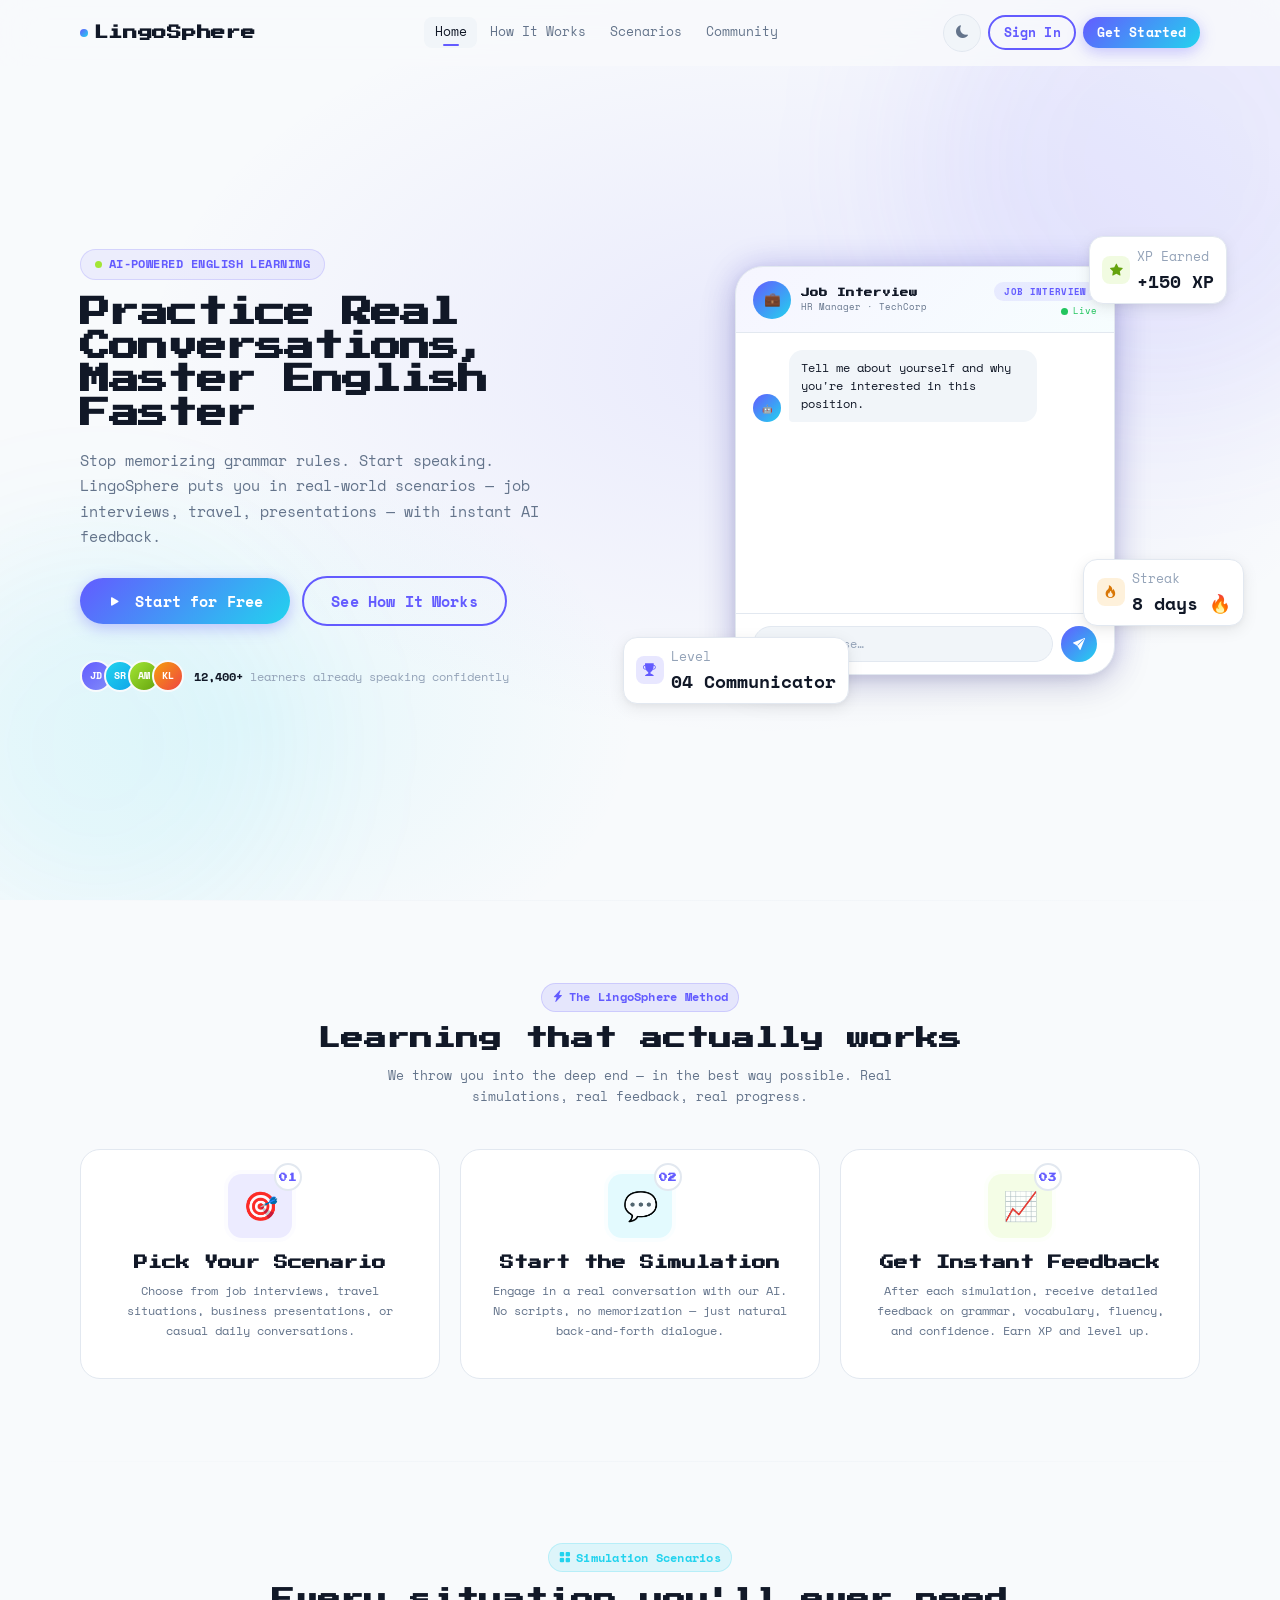
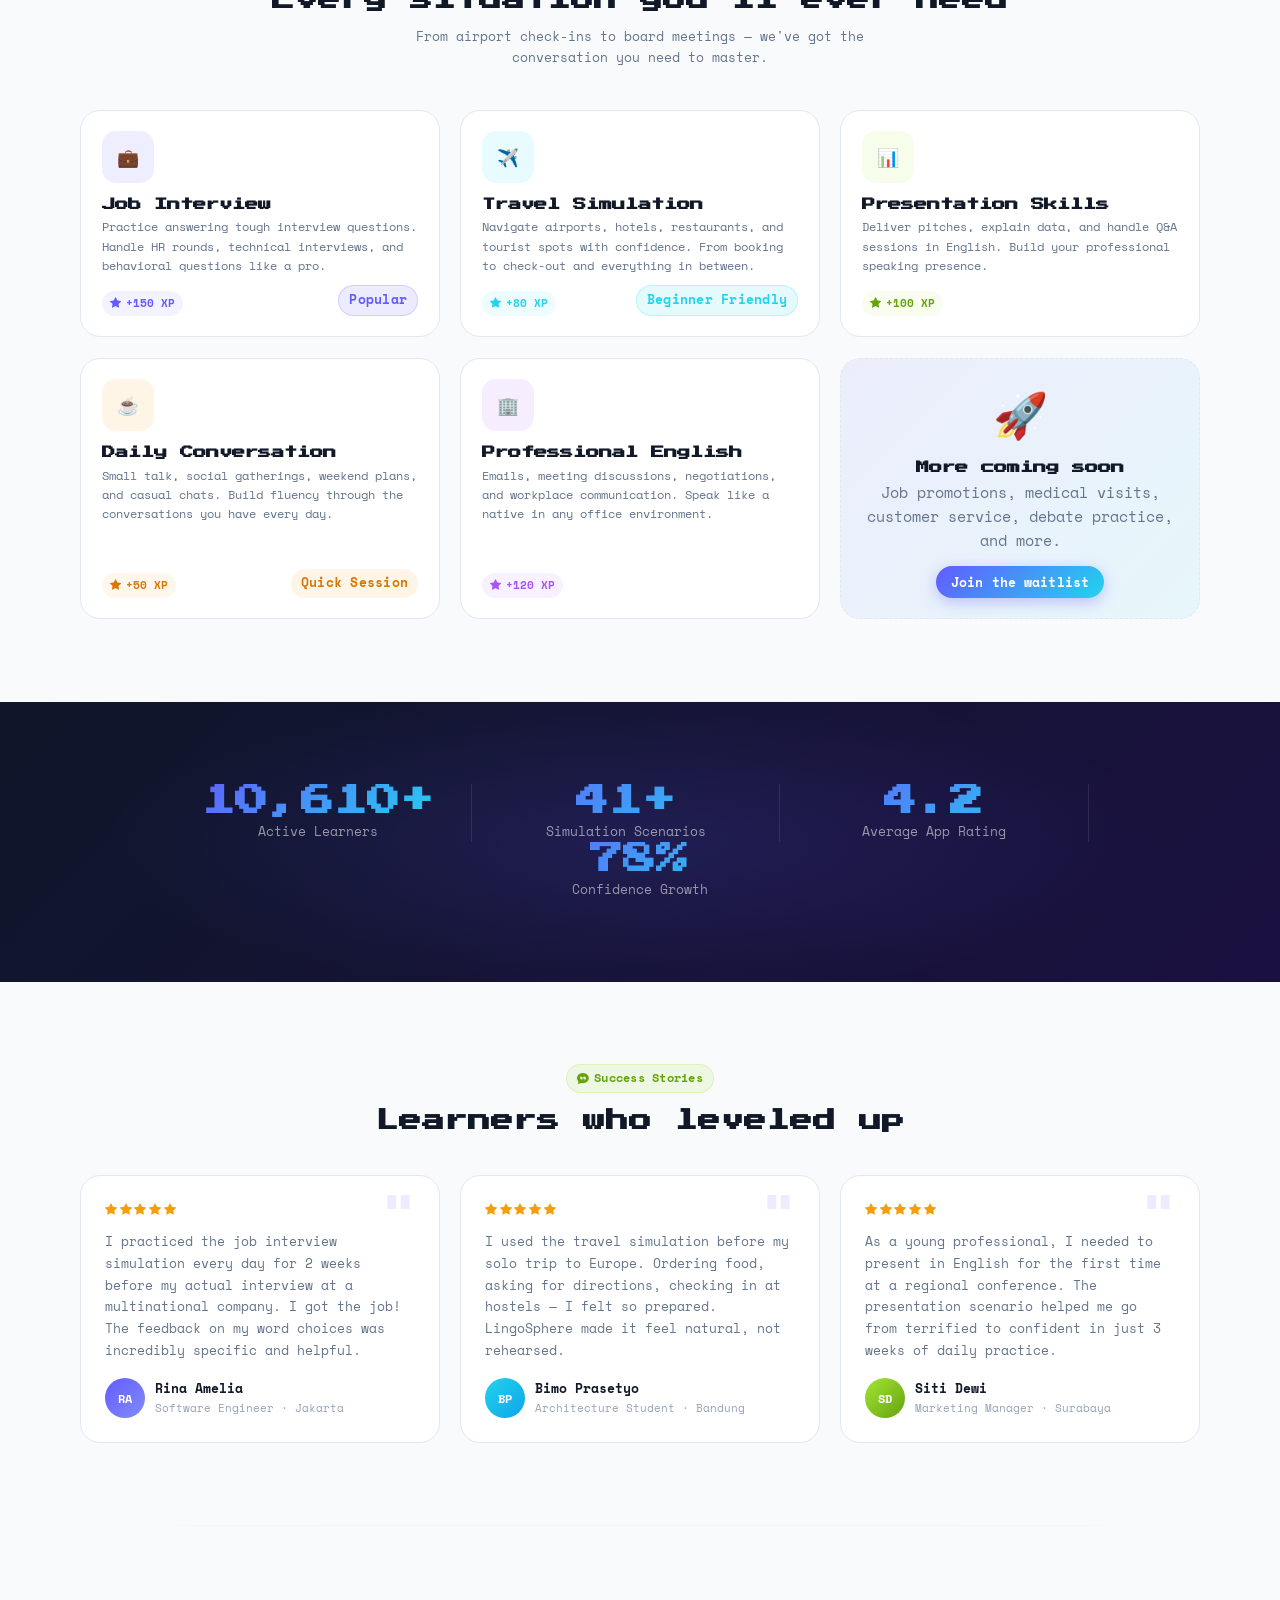
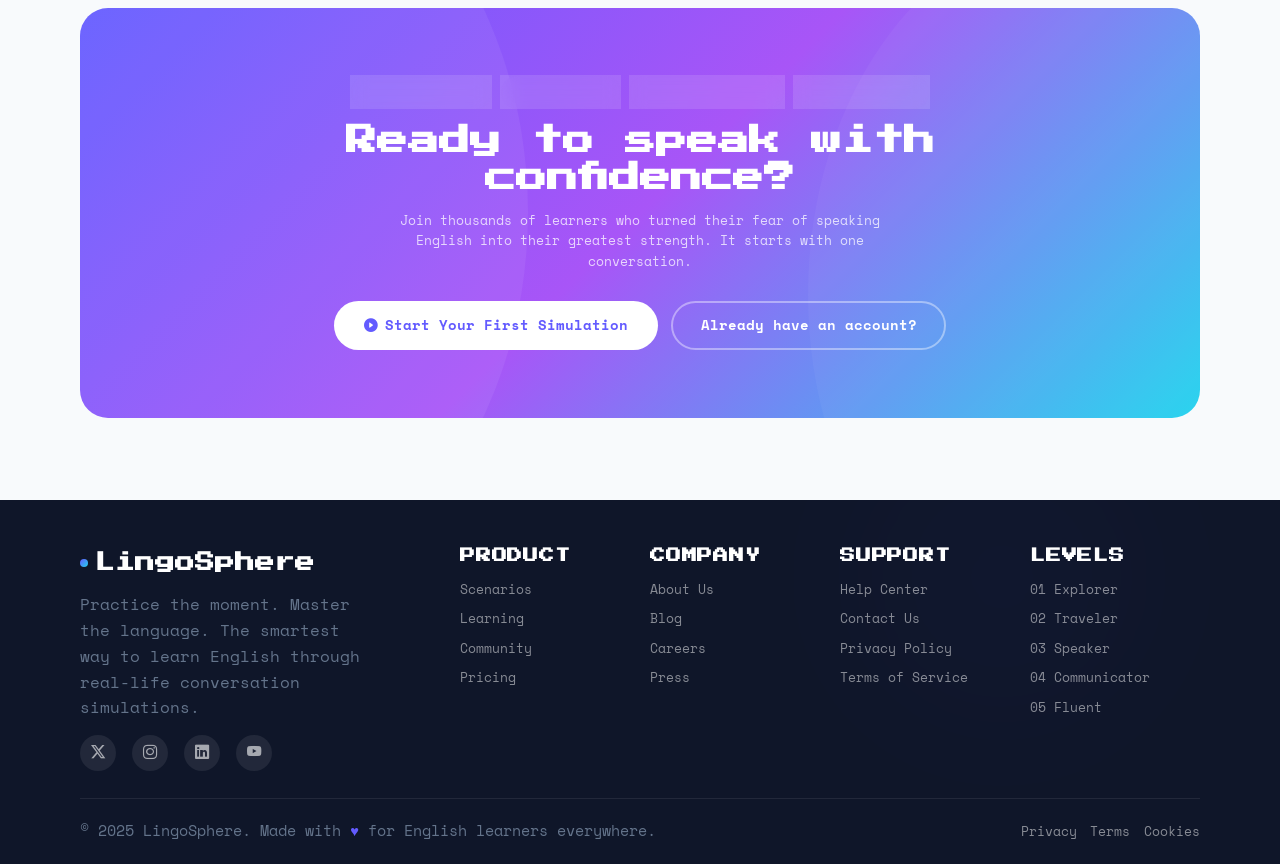
==== commit 426b4538: "Update 18 Aug 2026" ====
--- a/index.html
+++ b/index.html
@@ -9,7 +9,7 @@
   <!-- Google Fonts -->
   <link rel="preconnect" href="https://fonts.googleapis.com" />
   <link rel="preconnect" href="https://fonts.gstatic.com" crossorigin />
-  <link href="https://fonts.googleapis.com/css2?family=Space+Grotesk:wght@400;500;600;700;800&family=Inter:wght@400;500;600;700&display=swap" rel="stylesheet" />
+  <link href="https://fonts.googleapis.com/css2?family=Press+Start+2P&family=Space+Mono:ital,wght@0,400;0,700;1,400;1,700&display=swap" rel="stylesheet">
 
   <!-- Bootstrap 5 CSS -->
   <link href="https://cdn.jsdelivr.net/npm/bootstrap@5.3.3/dist/css/bootstrap.min.css" rel="stylesheet" />
@@ -19,6 +19,11 @@
   <!-- LingoSphere Styles -->
   <link rel="stylesheet" href="css/global.css" />
   <link rel="stylesheet" href="css/landing.css" />
+<!-- LingoSphere typography consistency -->
+    <style id="lingosphere-typography-consistency">
+      body, body * { font-family: var(--font-body); }
+      h1, h2, h3, h4, h5, h6, .navbar-brand, .brand, .logo, .display-font { font-family: var(--font-heading); }
+    </style>
 </head>
 <body>
 
@@ -43,7 +48,7 @@
               data-bs-target="#mobileNav"
               aria-controls="mobileNav"
               aria-label="Open menu">
-        <i class="bi bi-list" style="font-size:1.3rem;"></i>
+        <i class="bi bi-list" style="font-size:1.69rem;"></i>
       </button>
     </div>
 
@@ -121,7 +126,7 @@
         </div>
 
         <h1 class="hero-title reveal reveal-delay-1">
-          Practice <em class="text-gradient">Real Conversations</em>,
+          Practice Real Conversations,
           Master English Faster
         </h1>
 
@@ -160,8 +165,8 @@
               <i class="bi bi-star-fill"></i>
             </div>
             <div>
-              <div style="font-size:0.75rem;color:var(--text-muted);font-weight:500;">XP Earned</div>
-              <div style="font-size:1rem;color:var(--text-primary);">+150 XP</div>
+              <div style="font-size:0.975rem;color:var(--text-muted);font-weight:500;">XP Earned</div>
+              <div style="font-size:1.3rem;color:var(--text-primary);">+150 XP</div>
             </div>
           </div>
 
@@ -170,8 +175,8 @@
               <i class="bi bi-fire"></i>
             </div>
             <div>
-              <div style="font-size:0.75rem;color:var(--text-muted);font-weight:500;">Streak</div>
-              <div style="font-size:1rem;color:var(--text-primary);">8 days 🔥</div>
+              <div style="font-size:0.975rem;color:var(--text-muted);font-weight:500;">Streak</div>
+              <div style="font-size:1.3rem;color:var(--text-primary);">8 days 🔥</div>
             </div>
           </div>
 
@@ -180,8 +185,8 @@
               <i class="bi bi-trophy-fill"></i>
             </div>
             <div>
-              <div style="font-size:0.75rem;color:var(--text-muted);font-weight:500;">Level</div>
-              <div style="font-size:1rem;color:var(--text-primary);">04 Communicator</div>
+              <div style="font-size:0.975rem;color:var(--text-muted);font-weight:500;">Level</div>
+              <div style="font-size:1.3rem;color:var(--text-primary);">04 Communicator</div>
             </div>
           </div>
 
@@ -237,7 +242,7 @@
         <i class="bi bi-lightning-charge-fill"></i>
         The LingoSphere Method
       </div>
-      <h2>Learning that <span class="text-gradient">actually works</span></h2>
+      <h2>Learning that actually works</h2>
       <p class="mx-auto mt-3" style="max-width:520px;">
         We throw you into the deep end — in the best way possible. Real simulations, real feedback, real progress.
       </p>
@@ -248,7 +253,7 @@
       <div class="col-md-4 reveal reveal-delay-1">
         <div class="step-card">
           <div class="step-icon-wrap" style="background:rgba(99,91,255,0.1);">
-            <span style="font-size:1.6rem;">🎯</span>
+            <span style="font-size:2.08rem;">🎯</span>
             <div class="step-num">01</div>
           </div>
           <h5>Pick Your Scenario</h5>
@@ -259,7 +264,7 @@
       <div class="col-md-4 reveal reveal-delay-2">
         <div class="step-card">
           <div class="step-icon-wrap" style="background:rgba(34,211,238,0.1);">
-            <span style="font-size:1.6rem;">💬</span>
+            <span style="font-size:2.08rem;">💬</span>
             <div class="step-num">02</div>
           </div>
           <h5>Start the Simulation</h5>
@@ -270,7 +275,7 @@
       <div class="col-md-4 reveal reveal-delay-3">
         <div class="step-card">
           <div class="step-icon-wrap" style="background:rgba(163,230,53,0.1);">
-            <span style="font-size:1.6rem;">📈</span>
+            <span style="font-size:2.08rem;">📈</span>
             <div class="step-num">03</div>
           </div>
           <h5>Get Instant Feedback</h5>
@@ -296,7 +301,7 @@
         <i class="bi bi-grid-fill"></i>
         Simulation Scenarios
       </div>
-      <h2>Every situation you'll <span class="text-gradient">ever need</span></h2>
+      <h2>Every situation you'll ever need</h2>
       <p class="mt-3 mx-auto" style="max-width:480px;">
         From airport check-ins to board meetings — we've got the conversation you need to master.
       </p>
@@ -312,7 +317,7 @@
           <p>Practice answering tough interview questions. Handle HR rounds, technical interviews, and behavioral questions like a pro.</p>
           <div class="d-flex align-items-center justify-content-between">
             <span class="scenario-xp"><i class="bi bi-star-fill"></i> +150 XP</span>
-            <span class="ls-badge ls-badge-primary" style="font-size:0.72rem;">Popular</span>
+            <span class="ls-badge ls-badge-primary" style="font-size:0.936rem;">Popular</span>
           </div>
         </div>
       </div>
@@ -327,7 +332,7 @@
             <span class="scenario-xp" style="color:var(--secondary);background:rgba(34,211,238,0.08);">
               <i class="bi bi-star-fill"></i> +80 XP
             </span>
-            <span class="ls-badge ls-badge-secondary" style="font-size:0.72rem;">Beginner Friendly</span>
+            <span class="ls-badge ls-badge-secondary" style="font-size:0.936rem;">Beginner Friendly</span>
           </div>
         </div>
       </div>
@@ -356,7 +361,7 @@
             <span class="scenario-xp" style="color:#D97706;background:rgba(245,158,11,0.08);">
               <i class="bi bi-star-fill"></i> +50 XP
             </span>
-            <span class="ls-badge" style="background:rgba(245,158,11,0.1);color:#D97706;border-color:rgba(245,158,11,0.2);font-size:0.72rem;">Quick Session</span>
+            <span class="ls-badge" style="background:rgba(245,158,11,0.1);color:#D97706;border-color:rgba(245,158,11,0.2);font-size:0.936rem;">Quick Session</span>
           </div>
         </div>
       </div>
@@ -380,9 +385,9 @@
         <div class="scenario-card d-flex flex-column align-items-center justify-content-center text-center"
              style="background:var(--grad-card);border-style:dashed;min-height:200px;"
              onclick="window.location.href='signup.html'">
-          <div style="font-size:2.5rem;margin-bottom:0.75rem;">🚀</div>
+          <div style="font-size:3.25rem;margin-bottom:0.75rem;">🚀</div>
           <h6>More coming soon</h6>
-          <p style="font-size:0.82rem;">Job promotions, medical visits, customer service, debate practice, and more.</p>
+          <p style="font-size:1.066rem;">Job promotions, medical visits, customer service, debate practice, and more.</p>
           <a href="signup.html" class="btn btn-primary btn-sm mt-1" onclick="event.stopPropagation()">
             Join the waitlist
           </a>
@@ -445,7 +450,7 @@
         <i class="bi bi-chat-quote-fill"></i>
         Success Stories
       </div>
-      <h2>Learners who <span class="text-gradient">leveled up</span></h2>
+      <h2>Learners who leveled up</h2>
     </div>
 
     <div class="row g-4">
@@ -567,7 +572,7 @@
           <span class="brand-dot"></span>
           LingoSphere
         </div>
-        <p style="font-size:0.88rem;max-width:280px;">
+        <p style="font-size:1.144rem;max-width:280px;">
           Practice the moment. Master the language. The smartest way to learn English through real-life conversation simulations.
         </p>
         <div class="footer-social mt-3">
@@ -579,7 +584,7 @@
       </div>
 
       <div class="col-6 col-lg-2">
-        <h6 class="mb-3" style="font-size:0.85rem;letter-spacing:0.05em;text-transform:uppercase;">Product</h6>
+        <h6 class="mb-3" style="font-size:1.105rem;letter-spacing:0.05em;text-transform:uppercase;">Product</h6>
         <a href="#scenarios">Scenarios</a>
         <a href="learning.html">Learning</a>
         <a href="community.html">Community</a>
@@ -587,7 +592,7 @@
       </div>
 
       <div class="col-6 col-lg-2">
-        <h6 class="mb-3" style="font-size:0.85rem;letter-spacing:0.05em;text-transform:uppercase;">Company</h6>
+        <h6 class="mb-3" style="font-size:1.105rem;letter-spacing:0.05em;text-transform:uppercase;">Company</h6>
         <a href="#">About Us</a>
         <a href="#">Blog</a>
         <a href="#">Careers</a>
@@ -595,7 +600,7 @@
       </div>
 
       <div class="col-6 col-lg-2">
-        <h6 class="mb-3" style="font-size:0.85rem;letter-spacing:0.05em;text-transform:uppercase;">Support</h6>
+        <h6 class="mb-3" style="font-size:1.105rem;letter-spacing:0.05em;text-transform:uppercase;">Support</h6>
         <a href="#">Help Center</a>
         <a href="#">Contact Us</a>
         <a href="#">Privacy Policy</a>
@@ -603,7 +608,7 @@
       </div>
 
       <div class="col-6 col-lg-2">
-        <h6 class="mb-3" style="font-size:0.85rem;letter-spacing:0.05em;text-transform:uppercase;">Levels</h6>
+        <h6 class="mb-3" style="font-size:1.105rem;letter-spacing:0.05em;text-transform:uppercase;">Levels</h6>
         <a href="#">01 Explorer</a>
         <a href="#">02 Traveler</a>
         <a href="#">03 Speaker</a>
@@ -616,10 +621,10 @@
     <div class="footer-divider"></div>
 
     <div class="d-flex flex-wrap justify-content-between align-items-center gap-2">
-      <p style="font-size:0.82rem;margin:0;">
+      <p style="font-size:1.066rem;margin:0;">
         © 2025 LingoSphere. Made with <span style="color:var(--primary);">♥</span> for English learners everywhere.
       </p>
-      <div class="d-flex align-items-center gap-3" style="font-size:0.82rem;">
+      <div class="d-flex align-items-center gap-3" style="font-size:1.066rem;">
         <a href="#" style="display:inline;margin:0;">Privacy</a>
         <a href="#" style="display:inline;margin:0;">Terms</a>
         <a href="#" style="display:inline;margin:0;">Cookies</a>
--- a/css/global.css
+++ b/css/global.css
@@ -47,8 +47,8 @@
   --shadow-glow-c:  0 0 30px rgba(34,211,238,0.2);
 
   /* Typography */
-  --font-heading:   'Space Grotesk', sans-serif;
-  --font-body:      'Inter', sans-serif;
+  --font-heading:   "Press Start 2P";
+  --font-body:      "Space Mono", monospace;
 
   /* Spacing */
   --radius-sm:      8px;
@@ -98,7 +98,7 @@
 
 html {
   scroll-behavior: smooth;
-  font-size: 16px;
+  font-size:17.7112px;
   -webkit-text-size-adjust: 100%;
 }
 
@@ -113,17 +113,17 @@
 }
 
 /* ── Typography ── */
-h1, h2, h3, h4, h5, h6 {
+h1, h2, h3, h4, h5, h6, em {
   font-family: var(--font-heading);
   font-weight: 700;
   line-height: 1.2;
   color: var(--text-primary);
 }
 
-h1 { font-size: clamp(2rem, 5vw, 3.5rem); }
-h2 { font-size: clamp(1.6rem, 4vw, 2.5rem); }
-h3 { font-size: clamp(1.2rem, 3vw, 1.75rem); }
-h4 { font-size: clamp(1rem, 2.5vw, 1.25rem); }
+h1 { font-size:clamp(1.7711rem, 4.16vw, 2.8798rem); }
+h2 { font-size:clamp(1.5007rem, 3.328vw, 2.2173rem); }
+h3 { font-size:clamp(1.164rem, 2.6vw, 1.663rem); }
+h4 { font-size:clamp(0.9978rem, 2.08vw, 1.2195rem); }
 
 p {
   color: var(--text-secondary);
@@ -199,12 +199,12 @@
 
 .btn-lg {
   padding: 0.85rem 2rem;
-  font-size: 1rem;
+  font-size:1.1086rem;
 }
 
 .btn-sm {
   padding: 0.45rem 1.1rem;
-  font-size: 0.85rem;
+  font-size:0.9424rem;
 }
 
 /* ── Card Base ── */
@@ -258,7 +258,7 @@
   gap: 0.35rem;
   padding: 0.3rem 0.75rem;
   border-radius: var(--radius-pill);
-  font-size: 0.78rem;
+  font-size:0.8653rem;
   font-weight: 600;
   letter-spacing: 0.02em;
 }
@@ -370,7 +370,7 @@
 .navbar-brand {
   font-family: var(--font-heading);
   font-weight: 700;
-  font-size: 1.4rem;
+  font-size:1.1086rem;
   color: var(--text-primary) !important;
   letter-spacing: -0.02em;
   display: flex;
@@ -388,7 +388,7 @@
 }
 
 .navbar-nav .nav-link {
-  font-size: 0.9rem;
+  font-size:0.9978rem;
   font-weight: 500;
   color: var(--text-secondary) !important;
   padding: 0.4rem 0.75rem !important;
@@ -469,7 +469,7 @@
 }
 
 .offcanvas-body .nav-link {
-  font-size: 1rem;
+  font-size:1.1086rem;
   font-weight: 500;
   color: var(--text-primary);
   padding: 0.75rem 0;
@@ -521,7 +521,7 @@
   display: flex;
   align-items: center;
   justify-content: center;
-  font-size: 1rem;
+  font-size:1.1086rem;
   flex-shrink: 0;
 }
 
@@ -530,8 +530,8 @@
 .ls-toast-warning .ls-toast-icon { background: rgba(245,158,11,0.12); color: var(--accent-warm); }
 
 .ls-toast-content { flex: 1; }
-.ls-toast-title { font-family: var(--font-heading); font-size: 0.88rem; font-weight: 600; color: var(--text-primary); }
-.ls-toast-msg   { font-size: 0.8rem; color: var(--text-secondary); margin-top: 2px; }
+.ls-toast-title { font-family: var(--font-heading); font-size:0.9762rem; font-weight: 600; color: var(--text-primary); }
+.ls-toast-msg   { font-size:0.8869rem; color: var(--text-secondary); margin-top: 2px; }
 
 .ls-toast-close {
   background: none;
@@ -575,7 +575,7 @@
   gap: 0.3rem;
   padding: 0.3rem 0.8rem;
   border-radius: var(--radius-pill);
-  font-size: 0.8rem;
+  font-size:0.8869rem;
   font-weight: 500;
   background: var(--bg-subtle);
   color: var(--text-secondary);
@@ -645,7 +645,7 @@
 
 .ls-footer a {
   color: rgba(255,255,255,0.5);
-  font-size: 0.88rem;
+  font-size:0.9762rem;
   display: block;
   margin-bottom: 0.6rem;
   transition: color var(--t-fast);
@@ -655,7 +655,7 @@
 
 .ls-footer .footer-brand {
   font-family: var(--font-heading);
-  font-size: 1.3rem;
+  font-size:1.4466rem;
   font-weight: 700;
   color: #fff;
 }
@@ -675,7 +675,7 @@
   background: rgba(255,255,255,0.08);
   color: rgba(255,255,255,0.6);
   margin-right: 0.5rem;
-  font-size: 0.95rem;
+  font-size:1.0533rem;
   transition: all var(--t-fast);
   margin-bottom: 0;
 }
@@ -700,73 +700,51 @@
   }
 }
 
-/* ============================================================
-   LINGOSPHERE APP SIDEBAR
-   Shared by Dashboard, Courses, Practice and Community
-   ============================================================ */
-
-.learning-shell {
+.learning-sidebar {
+    width: 270px;
+    min-width: 270px;
     min-height: 100vh;
+
+    padding: 28px 18px 20px;
+
+    background: var(--bg-card);
+    border-right: 1px solid var(--bg-border);
+
     display: flex;
-    background: var(--bg);
-}
-
-
-.learning-sidebar {
-    width: 260px;
-    min-width: 260px;
-    height: 100vh;
+    flex-direction: column;
 
     position: sticky;
     top: 0;
 
-    display: flex;
-    flex-direction: column;
-
-    padding: 24px 16px 18px;
-
-    background: var(--bg-card);
-    border-right: 1px solid var(--bg-border);
-
-    z-index: 1000;
-
-    transition:
-        background var(--t-base),
-        border-color var(--t-base),
-        transform 0.25s ease;
-}
-
+    z-index: 1100;
+}
 
 .sidebar-top {
     display: flex;
     align-items: center;
     justify-content: space-between;
 
-    padding: 0 8px 22px;
-}
-
+    padding: 0 10px 24px;
+}
 
 .learning-brand {
     display: inline-flex;
     align-items: center;
-
     gap: 9px;
 
     color: var(--text-primary);
 
     font-family: var(--font-heading);
-    font-size: 1.2rem;
+    font-size:1.379rem;
     font-weight: 800;
 
     text-decoration: none;
     letter-spacing: -0.04em;
 }
 
-
 .learning-brand:hover {
     color: var(--text-primary);
 }
-
 
 .learning-brand .brand-dot {
     width: 9px;
@@ -777,22 +755,17 @@
     border-radius: 50%;
 
     background: var(--grad-primary);
-
     box-shadow: var(--shadow-glow);
 }
-
-
-/* User */
 
 .sidebar-user {
     display: flex;
     align-items: center;
 
-    gap: 10px;
-
-    padding: 11px;
-
-    margin-bottom: 20px;
+    gap: 11px;
+
+    padding: 12px;
+    margin-bottom: 22px;
 
     background: var(--bg-subtle);
     border: 1px solid var(--bg-border);
@@ -800,7 +773,6 @@
     border-radius: var(--radius-md);
 }
 
-
 .sidebar-user-copy {
     min-width: 0;
 
@@ -808,11 +780,10 @@
     flex-direction: column;
 }
 
-
 .sidebar-user-copy strong {
     color: var(--text-primary);
 
-    font-size: 0.8rem;
+    font-size:0.9762rem;
     font-weight: 700;
 
     white-space: nowrap;
@@ -820,63 +791,52 @@
     text-overflow: ellipsis;
 }
 
-
 .sidebar-user-copy span {
-    margin-top: 3px;
+    margin-top: 2px;
 
     color: var(--text-muted);
 
-    font-size: 0.66rem;
-}
-
-
-/* Navigation */
+    font-size:0.7977rem;
+}
 
 .learning-nav {
     display: flex;
     flex-direction: column;
 
-    gap: 3px;
-}
-
+    gap: 4px;
+}
 
 .nav-label {
-    padding: 0 11px 8px;
+    padding: 0 12px 8px;
 
     color: var(--text-muted);
 
-    font-size: 0.65rem;
-    font-weight: 800;
+    font-size:1rem;
+    font-weight: 700;
 
     text-transform: uppercase;
-    letter-spacing: 0.1em;
-}
-
-
-.nav-label-spaced {
-    margin-top: 20px;
-}
-
+    letter-spacing: .11em;
+}
 
 .learning-nav-link {
     width: 100%;
-    min-height: 44px;
+    min-height: 46px;
 
     display: flex;
     align-items: center;
 
-    gap: 10px;
+    gap: 11px;
 
     padding: 0 11px;
 
     border: 0;
-    border-radius: 11px;
+    border-radius: 12px;
 
     background: transparent;
     color: var(--text-secondary);
 
     font-family: var(--font-body);
-    font-size: 0.8rem;
+    font-size:1rem;
     font-weight: 600;
 
     text-decoration: none;
@@ -884,60 +844,48 @@
 
     cursor: pointer;
 
-    transition:
-        color var(--t-fast),
-        background var(--t-fast),
-        transform var(--t-fast);
-}
-
+    transition: all var(--t-fast);
+}
 
 .learning-nav-link:hover {
     color: var(--text-primary);
-
     background: var(--bg-subtle);
 
     transform: translateX(2px);
 }
-
 
 .learning-nav-link.active {
     color: var(--text-primary);
 
-    background: var(--primary-light);
+    background: var(--grad-card);
 
     box-shadow:
         inset 3px 0 0 var(--primary);
 }
 
-
-.learning-nav-link .nav-icon {
-    width: 27px;
+.nav-icon {
+    width: 28px;
 
     display: grid;
     place-items: center;
 
     color: var(--text-muted);
 
-    font-size: 0.92rem;
-}
-
+    font-size:1.0533rem;
+}
 
 .learning-nav-link.active .nav-icon {
     color: var(--primary);
 }
 
-
 .learning-nav-link.nav-button {
     appearance: none;
 }
 
-
 .learning-sidebar-bottom {
     margin-top: auto;
-
-    padding-top: 20px;
-}
-
+    padding-top: 22px;
+}
 
 .sidebar-close {
     width: 36px;
@@ -955,35 +903,29 @@
     cursor: pointer;
 }
 
-
 .sidebar-close:hover {
     background: var(--bg-subtle);
     color: var(--text-primary);
 }
 
-
-/* Mobile backdrop */
-
 .sidebar-backdrop {
     display: none;
 
     position: fixed;
     inset: 0;
 
-    background: rgba(0, 0, 0, 0.28);
+    background: rgba(0, 0, 0, .28);
 
     backdrop-filter: blur(2px);
 
-    z-index: 999;
-}
-
+    z-index: 1050;
+}
 
 .sidebar-backdrop.show {
     display: block;
 }
 
 
-/* Mobile */
 
 @media (max-width: 991.98px) {
 
@@ -997,26 +939,64 @@
         transform: translateX(-100%);
 
         box-shadow:
-            12px 0 40px rgba(0, 0, 0, 0.12);
+            12px 0 40px rgba(0, 0, 0, .12);
+
+        transition:
+            transform .25s ease;
     }
-
 
     .learning-sidebar.open {
         transform: translateX(0);
     }
 
-
     .learning-shell {
         width: 100%;
     }
-
-}
-
+}
 
 @media (min-width: 992px) {
 
     .sidebar-close {
         display: none;
     }
-
-}+}
+/* ─────────────────────────────────────────────
+   TYPOGRAPHY SYSTEM
+   Matched to index.html / landing.css
+   ───────────────────────────────────────────── */
+html { font-size:13.624px; }
+
+body {
+    font-family: var(--font-body);
+    font-size:0.9694rem;
+    line-height: 1.6;
+}
+
+h1, h2, h3, h4 {
+    font-family: var(--font-heading);
+}
+
+h1 { font-size:clamp(1.5548rem, 3.12vw, 2.2714rem); line-height: 1.15; }
+h2 { font-size:clamp(1.2195rem, 2.288vw, 1.6089rem); line-height: 1.2; }
+h3 { font-size:clamp(0.9978rem, 1.872vw, 1.164rem); line-height: 1.3; }
+h4 { font-size:0.9978rem; line-height: 1.35; }
+
+button, input, select, textarea {
+    font-family: var(--font-body);
+}
+
+p {
+    font-size:0.9316rem;
+    line-height: 1.65;
+}
+
+/* Final typography tuning */
+body { font-size: 1.014rem; }
+h1 { font-size: clamp(1.755rem, 3.2vw, 2.275rem); }
+h2 { font-size: clamp(1.3rem, 2.4vw, 1.664rem); }
+h3 { font-size: clamp(1.066rem, 2vw, 1.3rem); }
+h4 { font-size: 0.988rem; }
+.navbar-brand { font-size: 1.066rem; }
+.navbar-nav .nav-link { font-size: 0.936rem; }
+.offcanvas-body .nav-link { font-size: 1.014rem; }
+button, input, select, textarea { font-size: 0.936rem; }
--- a/css/landing.css
+++ b/css/landing.css
@@ -30,7 +30,7 @@
   border-radius: var(--radius-pill);
   background: rgba(99,91,255,0.08);
   border: 1px solid rgba(99,91,255,0.18);
-  font-size: 0.82rem;
+  font-size:0.8528rem;
   font-weight: 600;
   color: var(--primary);
   letter-spacing: 0.04em;
@@ -52,7 +52,7 @@
 }
 
 .hero-title {
-  font-size: clamp(2.2rem, 5.5vw, 4rem);
+  font-size:clamp(1.768rem, 3.2vw, 2.236rem);
   font-weight: 800;
   line-height: 1.1;
   letter-spacing: -0.03em;
@@ -83,7 +83,7 @@
 }
 
 .hero-subtitle {
-  font-size: clamp(1rem, 2vw, 1.15rem);
+  font-size:clamp(0.9568rem, 1.44vw, 1.092rem);
   color: var(--text-secondary);
   max-width: 480px;
   margin-bottom: 2rem;
@@ -102,7 +102,7 @@
   display: flex;
   align-items: center;
   gap: 0.75rem;
-  font-size: 0.85rem;
+  font-size:0.884rem;
   color: var(--text-muted);
 }
 
@@ -119,7 +119,7 @@
   display: flex;
   align-items: center;
   justify-content: center;
-  font-size: 0.7rem;
+  font-size:0.728rem;
   font-weight: 700;
   color: #fff;
 }
@@ -183,19 +183,19 @@
   display: flex;
   align-items: center;
   justify-content: center;
-  font-size: 1.1rem;
+  font-size:0.988rem;
   flex-shrink: 0;
 }
 
 .chat-avatar-name {
   font-family: var(--font-heading);
   font-weight: 600;
-  font-size: 0.9rem;
+  font-size:0.624rem;
   color: var(--text-primary);
 }
 
 .chat-avatar-role {
-  font-size: 0.75rem;
+  font-size:0.624rem;
   color: var(--text-secondary);
 }
 
@@ -203,7 +203,7 @@
   display: flex;
   align-items: center;
   gap: 0.35rem;
-  font-size: 0.75rem;
+  font-size:0.624rem;
   color: #22C55E;
   font-weight: 500;
 }
@@ -224,7 +224,7 @@
 .chat-scenario-tag {
   padding: 0.2rem 0.75rem;
   border-radius: var(--radius-pill);
-  font-size: 0.73rem;
+  font-size:0.624rem;
   font-weight: 600;
   letter-spacing: 0.04em;
   background: rgba(99,91,255,0.1);
@@ -263,7 +263,7 @@
   display: flex;
   align-items: center;
   justify-content: center;
-  font-size: 0.75rem;
+  font-size:0.624rem;
   font-weight: 700;
   color: #fff;
 }
@@ -277,7 +277,7 @@
   max-width: 72%;
   padding: 0.65rem 0.9rem;
   border-radius: 14px;
-  font-size: 0.85rem;
+  font-size:0.884rem;
   line-height: 1.5;
   color: var(--text-primary);
 }
@@ -334,7 +334,7 @@
   background: var(--bg-subtle);
   border: 1px solid var(--bg-border);
   border-radius: var(--radius-pill);
-  font-size: 0.82rem;
+  font-size:0.8528rem;
   color: var(--text-muted);
   cursor: default;
 }
@@ -348,7 +348,7 @@
   align-items: center;
   justify-content: center;
   color: #fff;
-  font-size: 0.85rem;
+  font-size:0.884rem;
   flex-shrink: 0;
   transition: transform var(--t-fast);
   cursor: pointer;
@@ -367,7 +367,7 @@
   display: flex;
   align-items: center;
   gap: 0.5rem;
-  font-size: 0.8rem;
+  font-size:0.832rem;
   font-weight: 600;
   color: var(--text-primary);
   white-space: nowrap;
@@ -390,7 +390,7 @@
   display: flex;
   align-items: center;
   justify-content: center;
-  font-size: 0.9rem;
+  font-size:0.936rem;
 }
 
 .badge-xp   { top: 5%; right: -5%; }
@@ -441,7 +441,7 @@
   display: flex;
   align-items: center;
   justify-content: center;
-  font-size: 1.6rem;
+  font-size:0.988rem;
   margin: 0 auto 1.25rem;
   position: relative;
 }
@@ -464,7 +464,7 @@
   border-radius: 50%;
   background: var(--bg-card);
   border: 2px solid var(--bg-border);
-  font-size: 0.7rem;
+  font-size:0.624rem;
   font-weight: 700;
   display: flex;
   align-items: center;
@@ -475,12 +475,12 @@
 }
 
 .step-card h5 {
-  font-size: 1.05rem;
+  font-size:1.0192rem;
   margin-bottom: 0.6rem;
 }
 
 .step-card p {
-  font-size: 0.87rem;
+  font-size:0.9048rem;
 }
 
 /* ── Scenarios Section ── */
@@ -526,7 +526,7 @@
   display: flex;
   align-items: center;
   justify-content: center;
-  font-size: 1.5rem;
+  font-size:1.3rem;
   margin-bottom: 1rem;
   flex-shrink: 0;
   position: relative;
@@ -534,14 +534,14 @@
 }
 
 .scenario-card h6 {
-  font-size: 1rem;
+  font-size:0.988rem;
   margin-bottom: 0.35rem;
   position: relative;
   z-index: 1;
 }
 
 .scenario-card p {
-  font-size: 0.82rem;
+  font-size:0.8528rem;
   margin-bottom: 0.75rem;
   flex: 1;
   position: relative;
@@ -552,7 +552,7 @@
   display: inline-flex;
   align-items: center;
   gap: 0.3rem;
-  font-size: 0.78rem;
+  font-size:0.8112rem;
   font-weight: 700;
   color: var(--primary);
   background: rgba(99,91,255,0.08);
@@ -590,7 +590,7 @@
 
 .stat-number {
   font-family: var(--font-heading);
-  font-size: clamp(2rem, 5vw, 3rem);
+  font-size:clamp(1.768rem, 3.2vw, 2.444rem);
   font-weight: 800;
   background: var(--grad-primary);
   -webkit-background-clip: text;
@@ -602,7 +602,7 @@
 
 .stat-label {
   color: rgba(255,255,255,0.55);
-  font-size: 0.9rem;
+  font-size:0.936rem;
 }
 
 .stat-divider {
@@ -633,9 +633,9 @@
   position: absolute;
   top: 1.5rem;
   right: 1.5rem;
-  font-size: 2.5rem;
+  font-size:2.6rem;
   color: rgba(99,91,255,0.12);
-  font-family: serif;
+  font-family: var(--font-heading);
   line-height: 1;
 }
 
@@ -645,10 +645,10 @@
   margin-bottom: 0.9rem;
 }
 
-.testimonial-stars i { color: #F59E0B; font-size: 0.85rem; }
+.testimonial-stars i { color: #F59E0B; font-size:0.884rem; }
 
 .testimonial-text {
-  font-size: 0.9rem;
+  font-size:0.936rem;
   line-height: 1.7;
   margin-bottom: 1.25rem;
   color: var(--text-secondary);
@@ -668,19 +668,19 @@
   align-items: center;
   justify-content: center;
   font-weight: 700;
-  font-size: 0.85rem;
+  font-size:0.884rem;
   color: #fff;
   flex-shrink: 0;
 }
 
 .testi-name {
   font-weight: 600;
-  font-size: 0.9rem;
+  font-size:0.936rem;
   color: var(--text-primary);
 }
 
 .testi-role {
-  font-size: 0.78rem;
+  font-size:0.8112rem;
   color: var(--text-muted);
 }
 
@@ -725,7 +725,7 @@
 
 .cta-card h2 {
   color: #fff;
-  font-size: clamp(1.8rem, 4vw, 2.8rem);
+  font-size:clamp(1.664rem, 2.8vw, 2.288rem);
   margin-bottom: 1rem;
   position: relative;
   z-index: 1;
@@ -798,7 +798,7 @@
   background: rgba(255,255,255,0.12);
   border: 1px solid rgba(255,255,255,0.2);
   color: #fff;
-  font-size: 0.82rem;
+  font-size:0.8528rem;
   font-weight: 500;
   backdrop-filter: blur(8px);
 }
@@ -811,7 +811,7 @@
   }
 
   .hero-title {
-    font-size: clamp(1.9rem, 7vw, 2.5rem);
+    font-size:clamp(1.976rem, 5.6vw, 2.6rem);
   }
 
   .hero-visual {
@@ -838,7 +838,9 @@
 }
 
 @media (min-width: 768px) and (max-width: 991px) {
-  .hero-title { font-size: clamp(2rem, 4.5vw, 3rem); }
+  .hero-title { font-size:clamp(1.768rem, 3.2vw, 2.444rem); }
 
   .badge-streak, .badge-level { display: none; }
-}+}
+/* Keep decorative quote in the same font system */
+.testimonial-quote { font-family: var(--font-heading); }
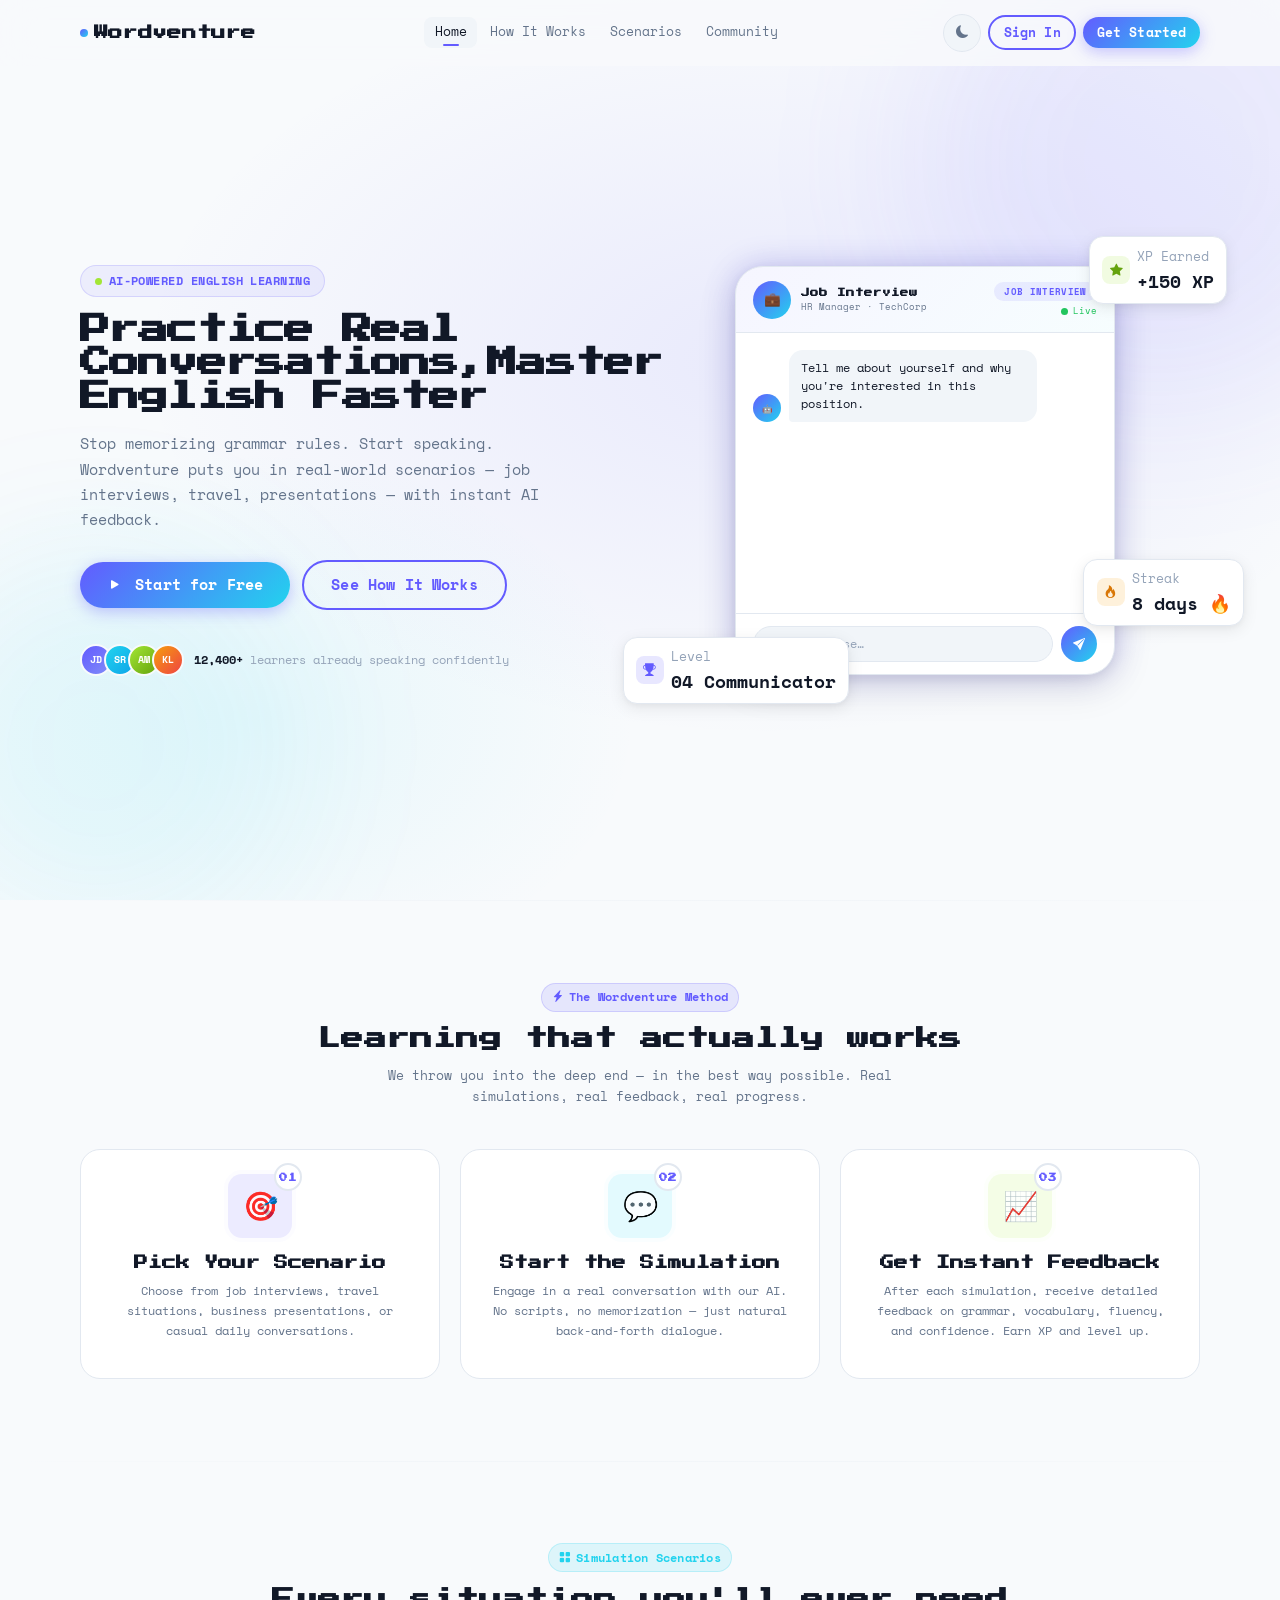
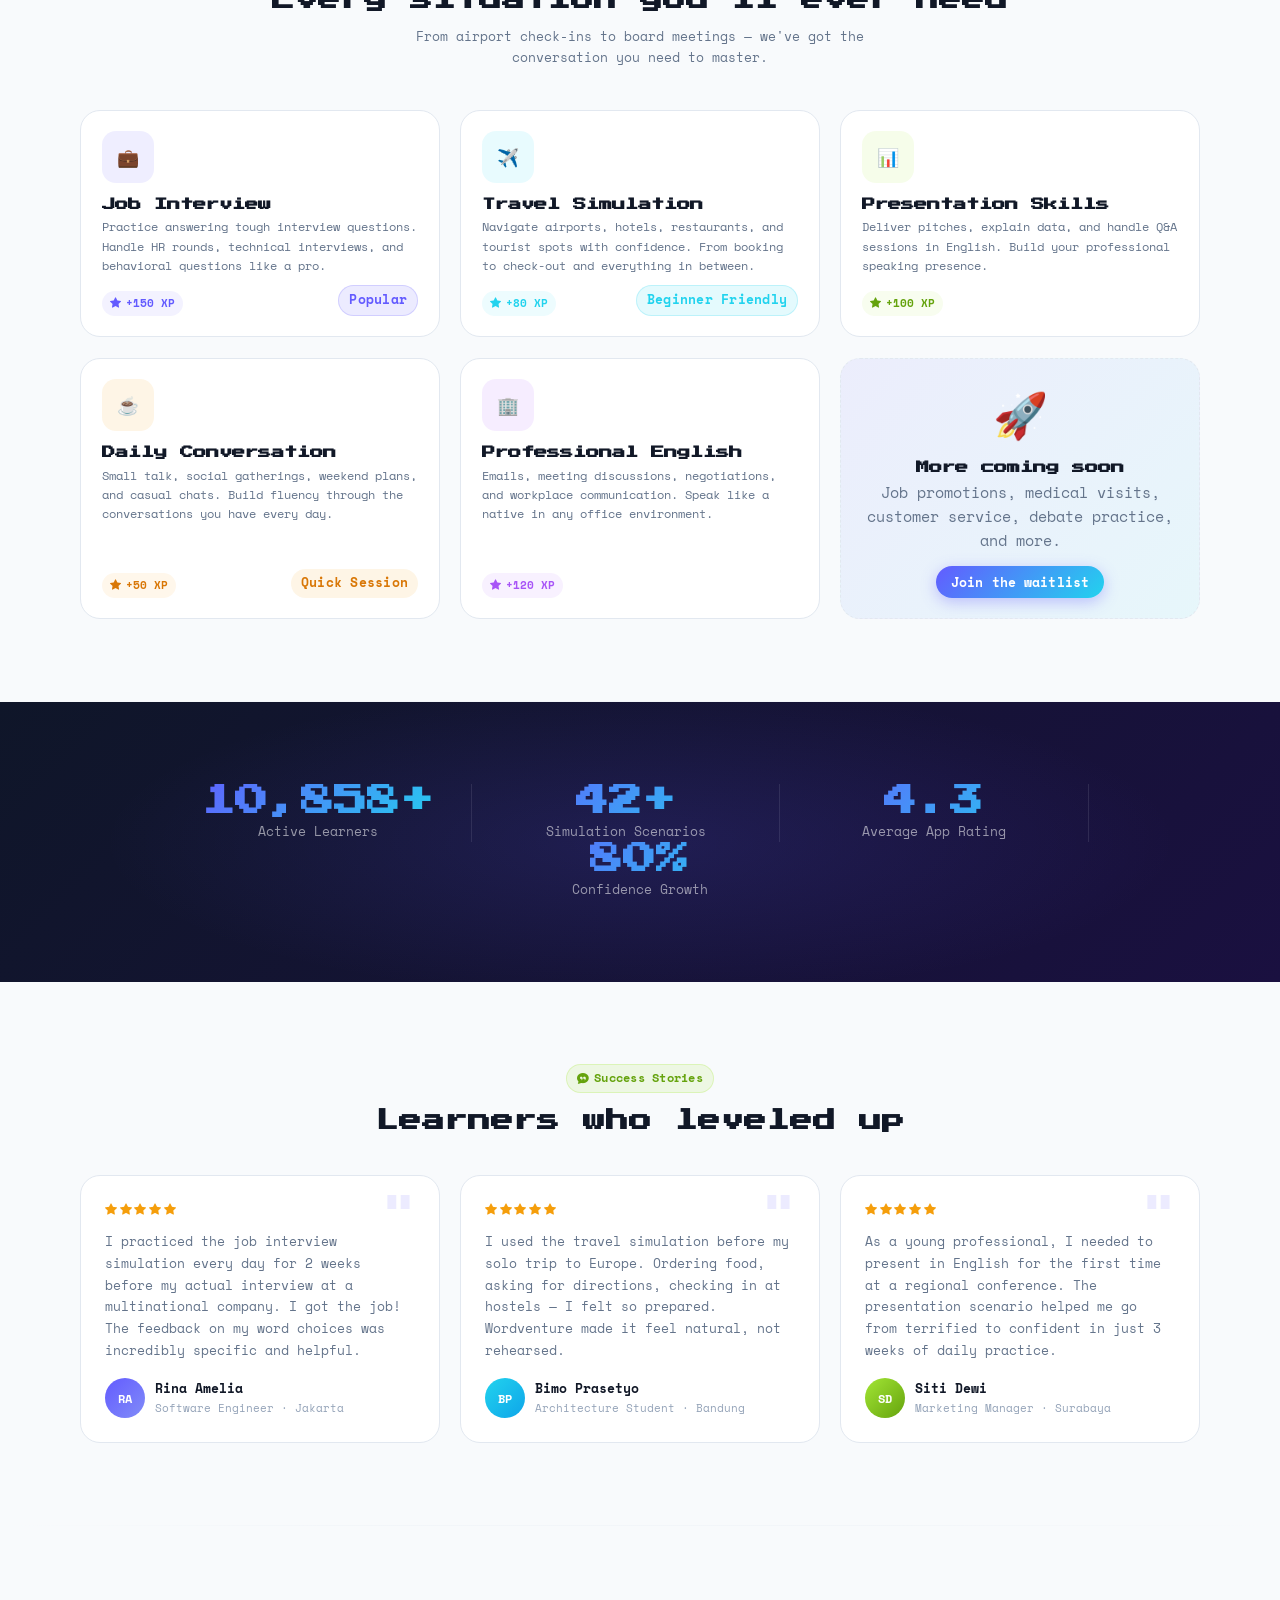
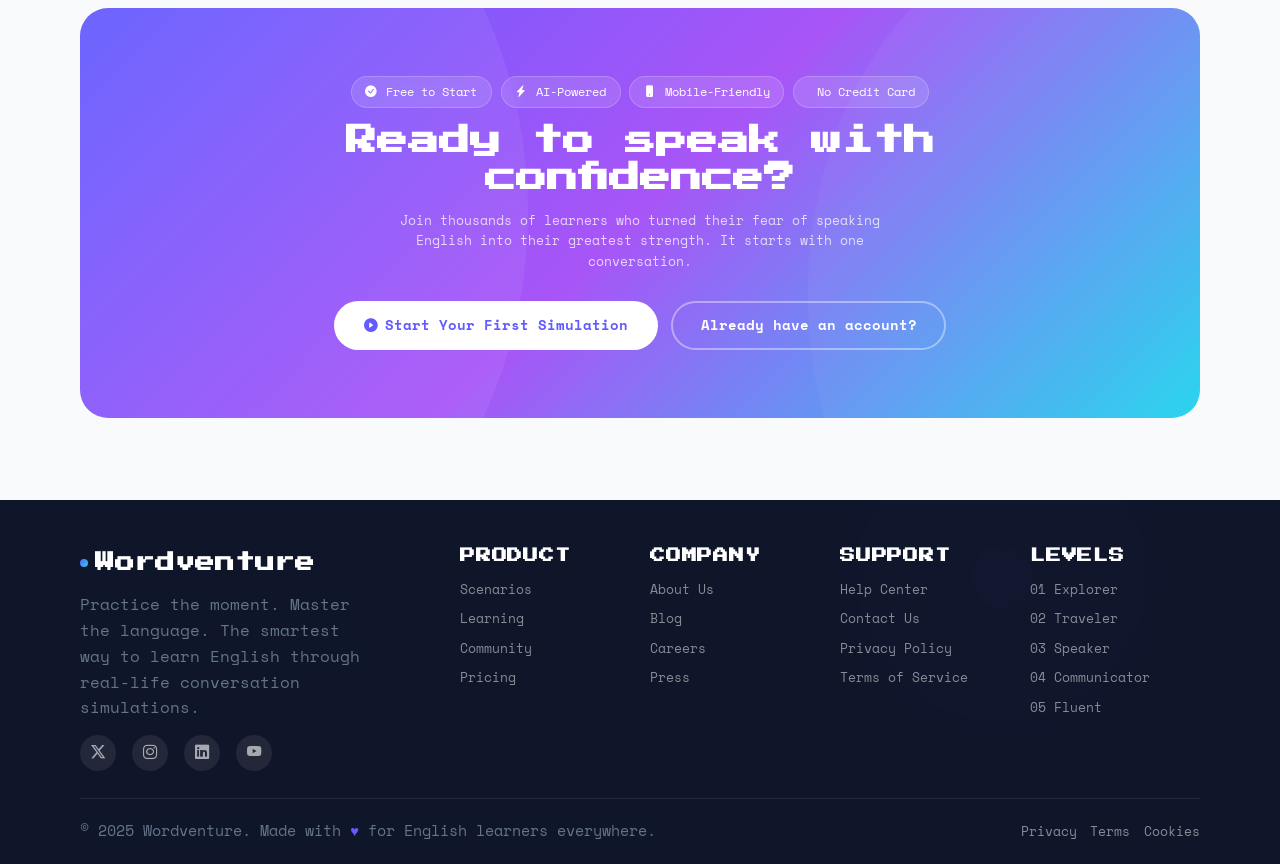
==== commit 1de27a74: "Update Nama" ====
--- a/index.html
+++ b/index.html
@@ -3,8 +3,8 @@
 <head>
   <meta charset="UTF-8" />
   <meta name="viewport" content="width=device-width, initial-scale=1.0" />
-  <meta name="description" content="LingoSphere — Practice English through real-life conversation simulations. Job interviews, travel, presentations, and more." />
-  <title>LingoSphere — Practice the moment. Master the language.</title>
+  <meta name="description" content="Wordventure — Practice English through real-life conversation simulations. Job interviews, travel, presentations, and more." />
+  <title>Wordventure — Practice the moment. Master the language.</title>
 
   <!-- Google Fonts -->
   <link rel="preconnect" href="https://fonts.googleapis.com" />
@@ -16,11 +16,11 @@
   <!-- Bootstrap Icons -->
   <link href="https://cdn.jsdelivr.net/npm/bootstrap-icons@1.11.3/font/bootstrap-icons.css" rel="stylesheet" />
 
-  <!-- LingoSphere Styles -->
+  <!-- Wordventure Styles -->
   <link rel="stylesheet" href="css/global.css" />
   <link rel="stylesheet" href="css/landing.css" />
-<!-- LingoSphere typography consistency -->
-    <style id="lingosphere-typography-consistency">
+<!-- Wordventure typography consistency -->
+    <style id="Wordventure-typography-consistency">
       body, body * { font-family: var(--font-body); }
       h1, h2, h3, h4, h5, h6, .navbar-brand, .brand, .logo, .display-font { font-family: var(--font-heading); }
     </style>
@@ -35,7 +35,7 @@
     <!-- Brand -->
     <a class="navbar-brand" href="index.html">
       <span class="brand-dot"></span>
-      LingoSphere
+      Wordventure
     </a>
 
     <!-- Mobile Controls -->
@@ -85,7 +85,7 @@
   <div class="offcanvas-header">
     <a class="navbar-brand" href="index.html">
       <span class="brand-dot"></span>
-      LingoSphere
+      Wordventure
     </a>
     <button type="button" class="btn-close" data-bs-dismiss="offcanvas" aria-label="Close"></button>
   </div>
@@ -126,12 +126,11 @@
         </div>
 
         <h1 class="hero-title reveal reveal-delay-1">
-          Practice Real Conversations,
-          Master English Faster
+          Practice Real Conversations,Master English Faster
         </h1>
 
         <p class="hero-subtitle reveal reveal-delay-2">
-          Stop memorizing grammar rules. Start speaking. LingoSphere puts you in real-world scenarios — job interviews, travel, presentations — with instant AI feedback.
+          Stop memorizing grammar rules. Start speaking. Wordventure puts you in real-world scenarios — job interviews, travel, presentations — with instant AI feedback.
         </p>
 
         <div class="hero-cta-row reveal reveal-delay-3">
@@ -240,7 +239,7 @@
     <div class="text-center mb-5 reveal">
       <div class="ls-badge ls-badge-primary mb-3">
         <i class="bi bi-lightning-charge-fill"></i>
-        The LingoSphere Method
+        The Wordventure Method
       </div>
       <h2>Learning that actually works</h2>
       <p class="mx-auto mt-3" style="max-width:520px;">
@@ -485,7 +484,7 @@
             <i class="bi bi-star-fill"></i>
           </div>
           <p class="testimonial-text">
-            I used the travel simulation before my solo trip to Europe. Ordering food, asking for directions, checking in at hostels — I felt so prepared. LingoSphere made it feel natural, not rehearsed.
+            I used the travel simulation before my solo trip to Europe. Ordering food, asking for directions, checking in at hostels — I felt so prepared. Wordventure made it feel natural, not rehearsed.
           </p>
           <div class="testimonial-author">
             <div class="testi-avatar" style="background:linear-gradient(135deg,#22D3EE,#0EA5E9);">BP</div>
@@ -570,7 +569,7 @@
       <div class="col-lg-4">
         <div class="footer-brand d-flex align-items-center gap-2 mb-3">
           <span class="brand-dot"></span>
-          LingoSphere
+          Wordventure
         </div>
         <p style="font-size:1.144rem;max-width:280px;">
           Practice the moment. Master the language. The smartest way to learn English through real-life conversation simulations.
@@ -622,7 +621,7 @@
 
     <div class="d-flex flex-wrap justify-content-between align-items-center gap-2">
       <p style="font-size:1.066rem;margin:0;">
-        © 2025 LingoSphere. Made with <span style="color:var(--primary);">♥</span> for English learners everywhere.
+        © 2025 Wordventure. Made with <span style="color:var(--primary);">♥</span> for English learners everywhere.
       </p>
       <div class="d-flex align-items-center gap-3" style="font-size:1.066rem;">
         <a href="#" style="display:inline;margin:0;">Privacy</a>
@@ -638,7 +637,7 @@
 
 <!-- Bootstrap JS -->
 <script src="https://cdn.jsdelivr.net/npm/bootstrap@5.3.3/dist/js/bootstrap.bundle.min.js"></script>
-<!-- LingoSphere JS -->
+<!-- Wordventure JS -->
 <script src="js/main.js"></script>
 
 </body>
--- a/css/global.css
+++ b/css/global.css
@@ -1,5 +1,5 @@
 /* ============================================================
-   LINGOSPHERE — global.css
+   Wordventure — global.css
    Base variables, resets, typography, utilities, dark mode
    ============================================================ */
 
--- a/css/landing.css
+++ b/css/landing.css
@@ -1,5 +1,5 @@
 /* ============================================================
-   LINGOSPHERE — landing.css
+   Wordventure — landing.css
    Landing page specific styles
    ============================================================ */
 
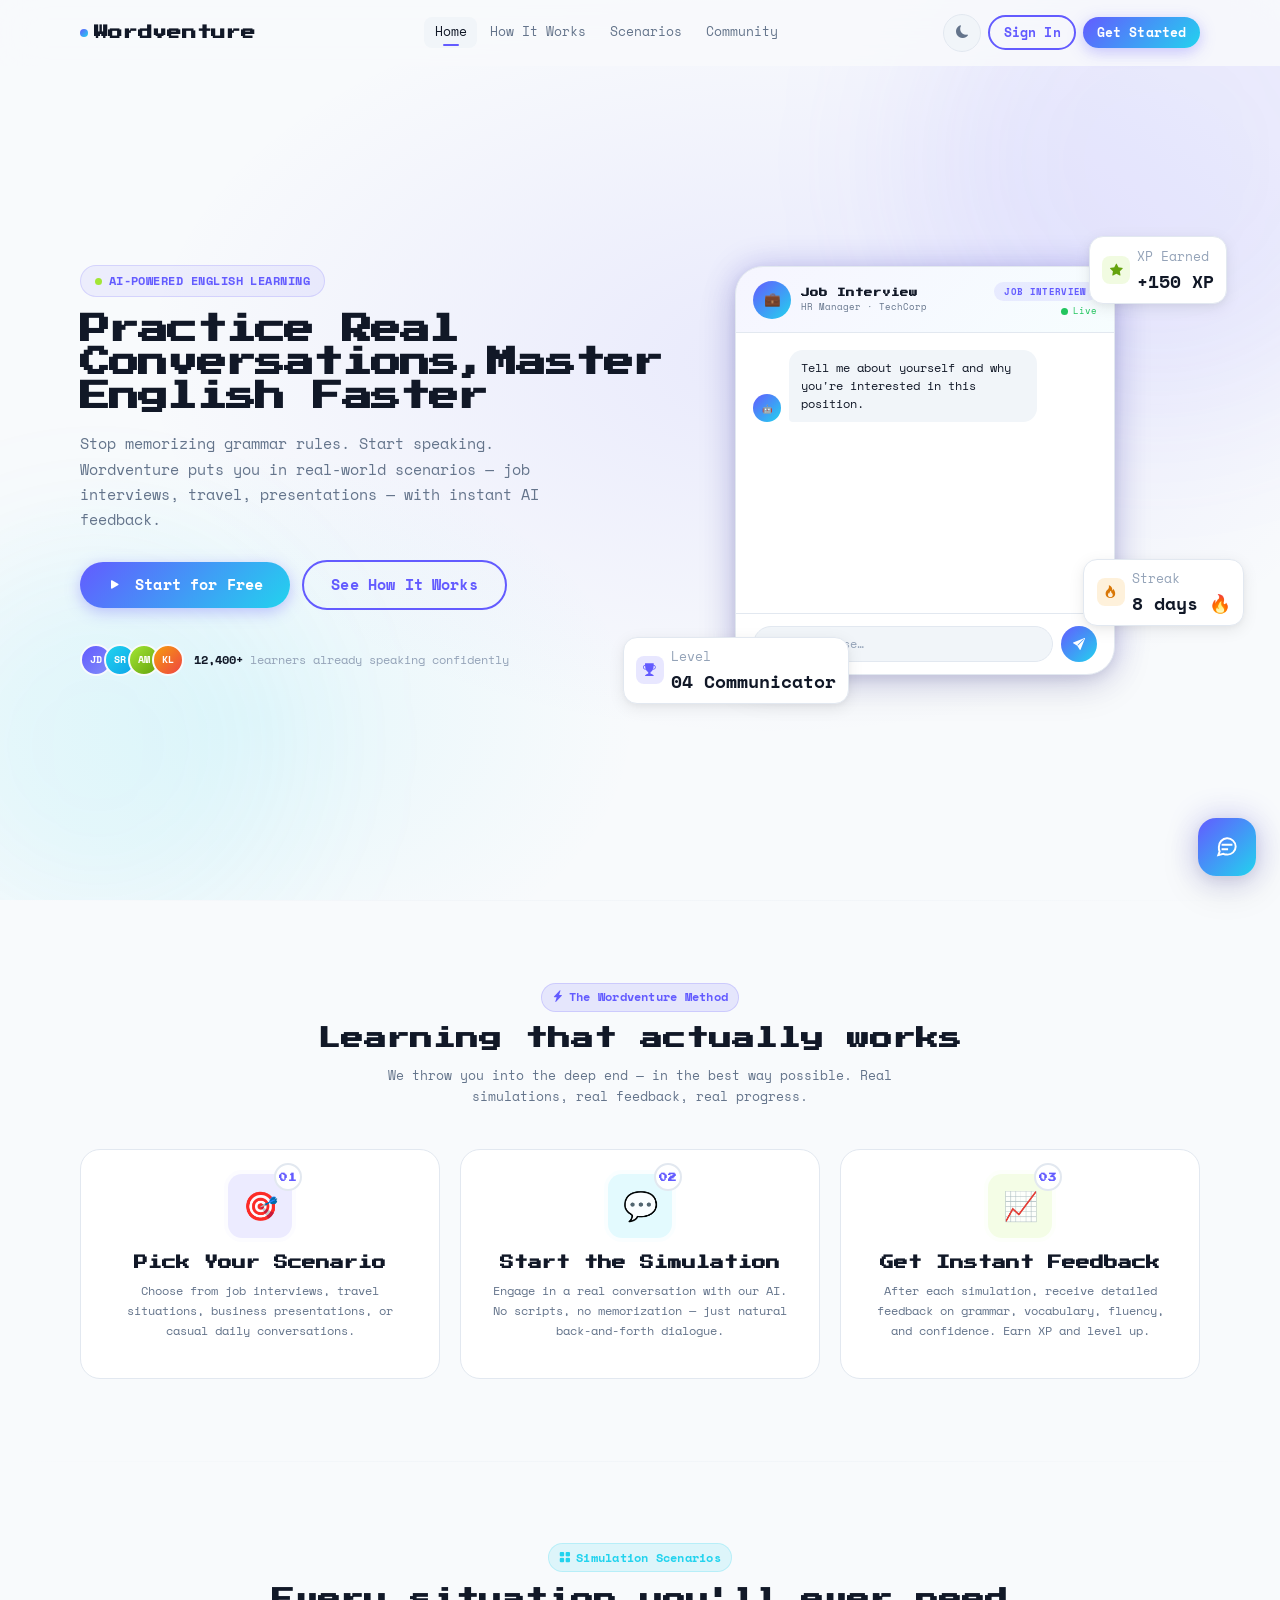
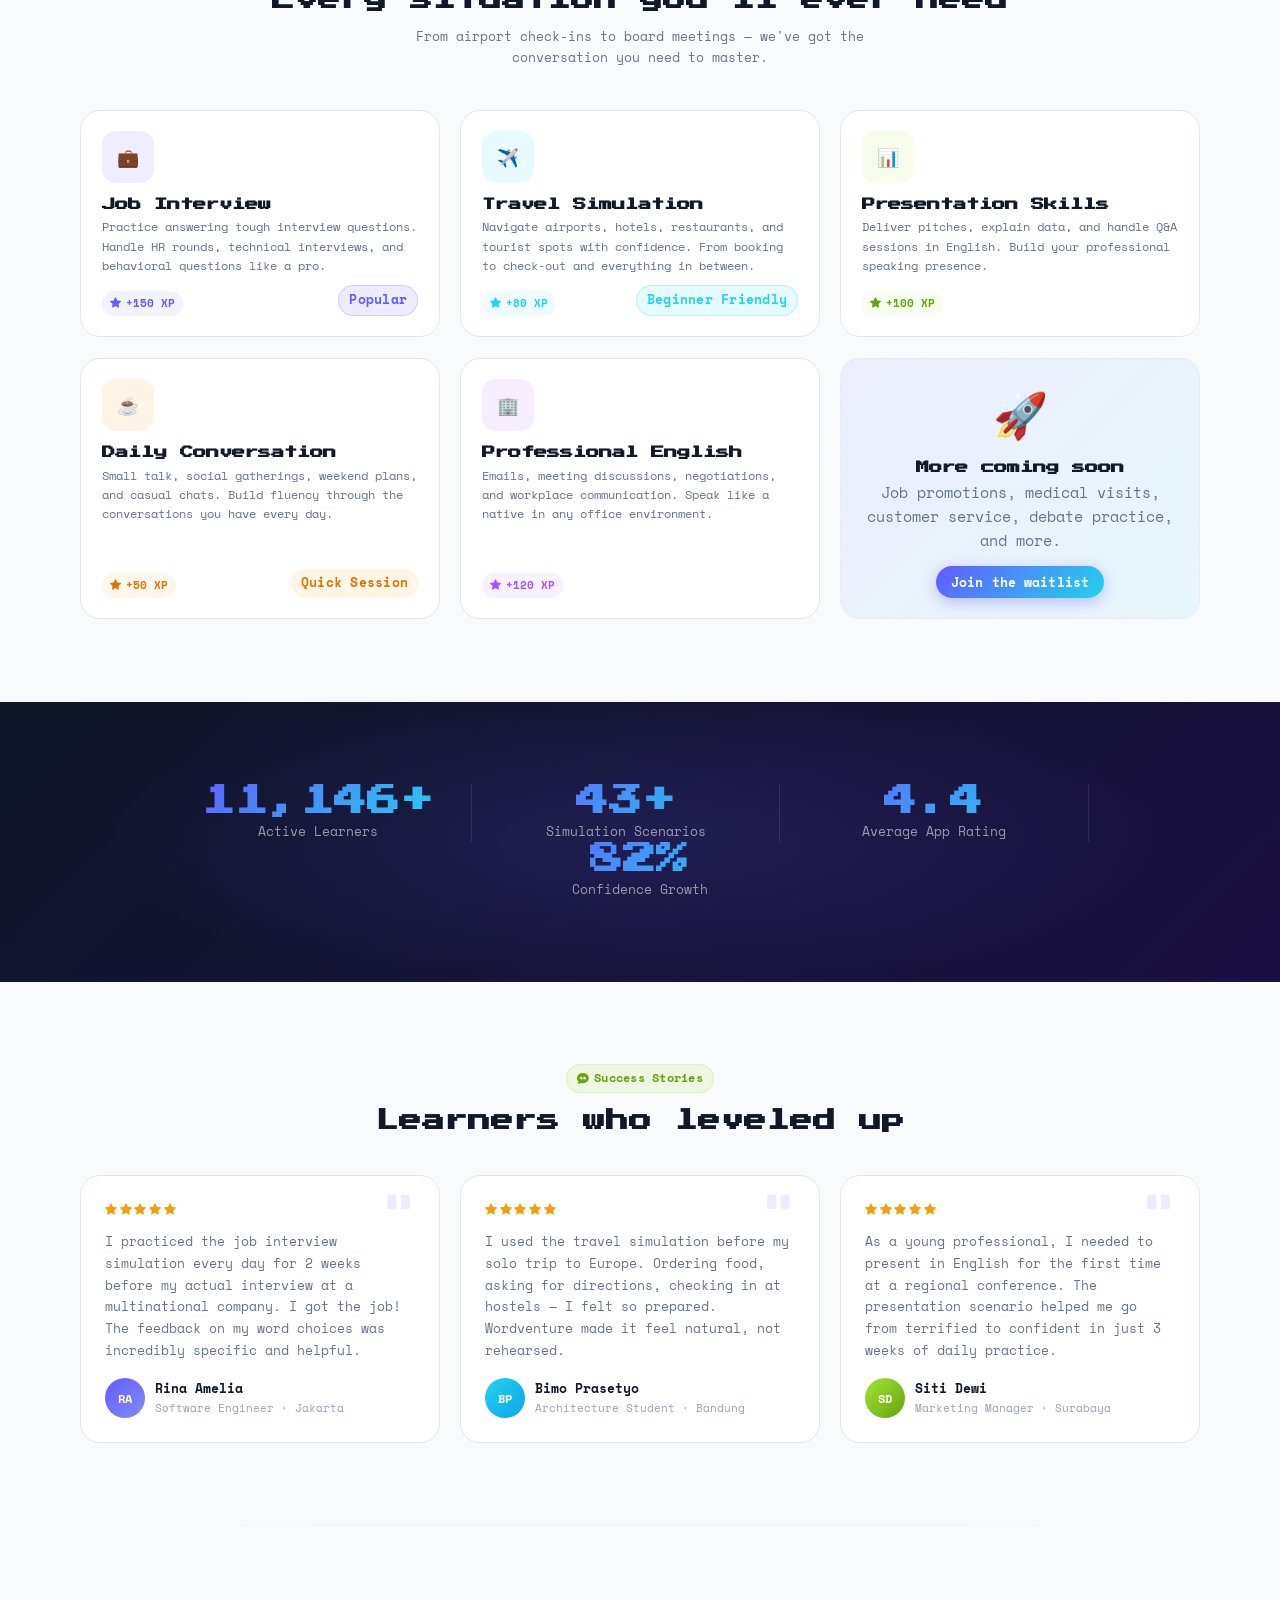
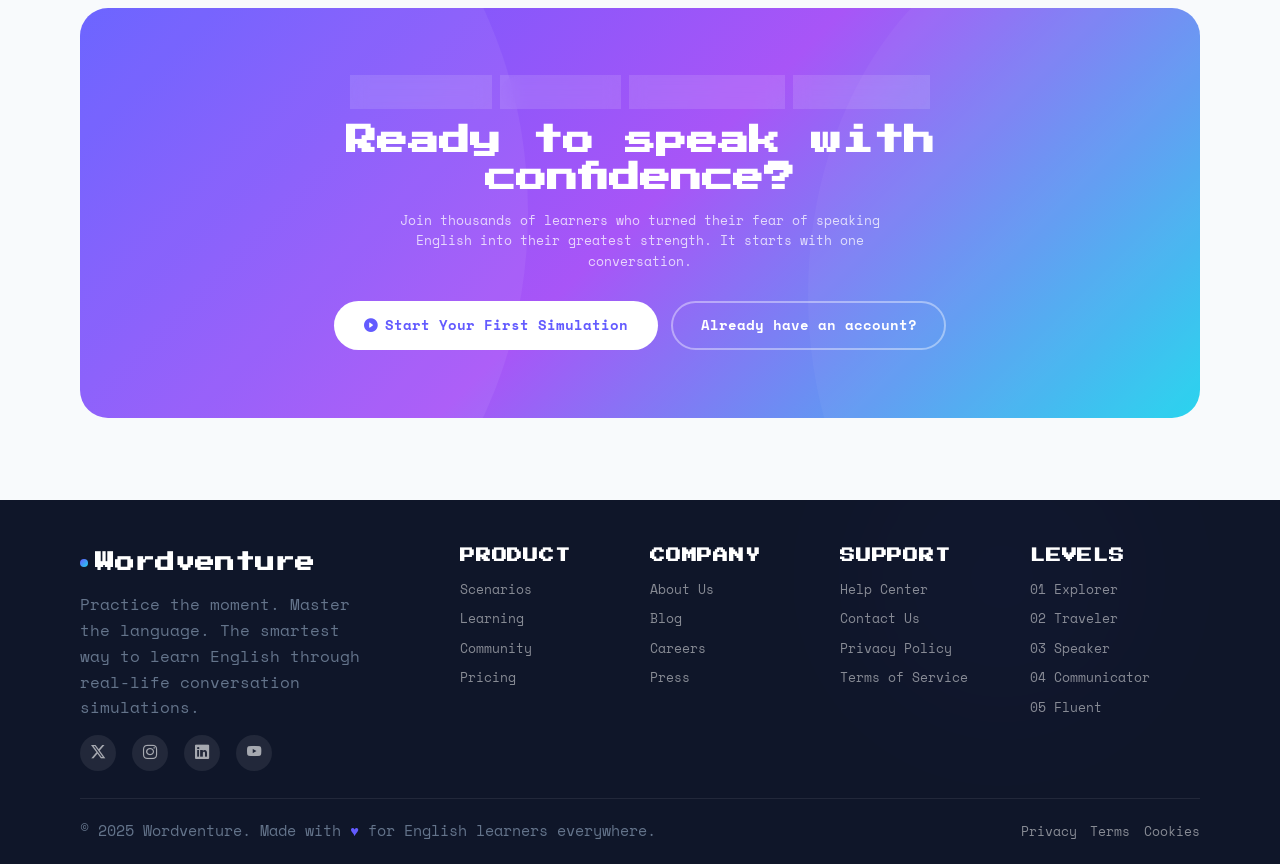
==== commit a1035056: "Update 18 Aug 26" ====
--- a/index.html
+++ b/index.html
@@ -24,6 +24,7 @@
       body, body * { font-family: var(--font-body); }
       h1, h2, h3, h4, h5, h6, .navbar-brand, .brand, .logo, .display-font { font-family: var(--font-heading); }
     </style>
+<link rel="stylesheet" href="css/chatbot.css">
 </head>
 <body>
 
@@ -640,5 +641,6 @@
 <!-- Wordventure JS -->
 <script src="js/main.js"></script>
 
+<script src="js/chatbot.js"></script>
 </body>
 </html>
--- a/css/chatbot.css
+++ b/css/chatbot.css
@@ -0,0 +1,2 @@
+/* Wordventure AI Chatbot */
+.wv-chatbot-root{position:fixed;right:24px;bottom:24px;z-index:1080;font-family:inherit}.wv-chatbot-trigger{width:58px;height:58px;border:0;border-radius:18px;background:var(--grad-primary);color:#fff;box-shadow:var(--shadow-lg),var(--shadow-glow);display:grid;place-items:center;cursor:pointer;transition:all var(--t-base)}.wv-chatbot-trigger:hover{transform:translateY(-2px);box-shadow:var(--shadow-lg),0 0 36px rgba(99,91,255,.32)}.wv-chatbot-trigger svg{width:26px;height:26px}.wv-chatbot-panel{position:absolute;right:0;bottom:72px;width:min(390px,calc(100vw - 32px));height:min(610px,calc(100vh - 110px));background:var(--bg-card);border:1px solid var(--bg-border);border-radius:var(--radius-xl);box-shadow:var(--shadow-lg);overflow:hidden;display:flex;flex-direction:column;opacity:0;transform:translateY(12px) scale(.98);pointer-events:none;transition:all var(--t-base)}.wv-chatbot-root.open .wv-chatbot-panel{opacity:1;transform:none;pointer-events:auto}.wv-chatbot-header{padding:16px 18px;display:flex;align-items:center;gap:12px;border-bottom:1px solid var(--border-color,rgba(0,0,0,.08));background:var(--bg-card)}.wv-chatbot-avatar{width:40px;height:40px;border-radius:13px;background:var(--grad-primary);color:#fff;display:grid;place-items:center;flex:none}.wv-chatbot-title{font-weight:800;font-size:15px;line-height:1.2;color:var(--text-primary)}.wv-chatbot-status{font-size:11px;color:var(--accent);margin-top:3px}.wv-chatbot-header-actions{margin-left:auto;display:flex;gap:4px}.wv-chatbot-icon-btn{width:34px;height:34px;border:0;background:transparent;border-radius:10px;color:var(--text-secondary);display:grid;place-items:center;cursor:pointer}.wv-chatbot-icon-btn:hover{background:rgba(127,127,127,.1);color:var(--text-primary)}.wv-chatbot-messages{flex:1;overflow-y:auto;padding:18px 16px;display:flex;flex-direction:column;gap:12px;background:var(--bg)}.wv-chat-msg{max-width:84%;display:flex;gap:8px;align-items:flex-end}.wv-chat-msg.user{align-self:flex-end;flex-direction:row-reverse}.wv-chat-bubble{padding:11px 13px;border-radius:16px 16px 16px 5px;background:var(--bg-card);border:1px solid var(--bg-border);color:var(--text-primary);font-size:13px;line-height:1.55;box-shadow:0 2px 8px rgba(0,0,0,.03);white-space:pre-wrap}.wv-chat-msg.user .wv-chat-bubble{background:var(--grad-primary);color:#fff;border:0;border-radius:16px 16px 5px 16px}.wv-chatbot-suggestions{padding:0 16px 10px;background:var(--bg);display:flex;gap:7px;overflow-x:auto;scrollbar-width:none}.wv-chatbot-suggestions::-webkit-scrollbar{display:none}.wv-chat-suggestion{white-space:nowrap;border:1px solid var(--bg-border);background:var(--bg-card);color:var(--text-primary);border-radius:var(--radius-pill);padding:7px 10px;font:inherit;font-size:11px;cursor:pointer}.wv-chat-suggestion:hover{border-color:var(--primary);color:var(--primary)}.wv-chatbot-input-wrap{padding:12px;border-top:1px solid var(--border-color,rgba(0,0,0,.08));background:var(--bg-card)}.wv-chatbot-input{display:flex;align-items:flex-end;gap:8px;padding:8px 8px 8px 12px;border:1px solid var(--bg-border);border-radius:16px;background:var(--bg)}.wv-chatbot-input textarea{border:0;outline:0;resize:none;background:transparent;color:var(--text-primary);font:inherit;font-size:13px;line-height:1.4;min-height:21px;max-height:90px;flex:1}.wv-chatbot-send{width:34px;height:34px;border:0;border-radius:11px;background:var(--grad-primary);color:#fff;display:grid;place-items:center;cursor:pointer;flex:none}.wv-chatbot-send:disabled{opacity:.45;cursor:not-allowed}.wv-chatbot-hint{text-align:center;font-size:9px;color:var(--text-muted);margin-top:7px}.wv-chat-typing{display:flex;gap:4px;padding:3px 1px}.wv-chat-typing span{width:5px;height:5px;border-radius:50%;background:currentColor;opacity:.35;animation:wvTyping 1s infinite}.wv-chat-typing span:nth-child(2){animation-delay:.15s}.wv-chat-typing span:nth-child(3){animation-delay:.3s}@keyframes wvTyping{50%{opacity:1;transform:translateY(-2px)}}@media(max-width:576px){.wv-chatbot-root{right:16px;bottom:16px}.wv-chatbot-panel{right:-8px;bottom:68px;width:calc(100vw - 32px);height:min(650px,calc(100vh - 95px));border-radius:20px}.wv-chatbot-trigger{width:54px;height:54px;border-radius:17px}}
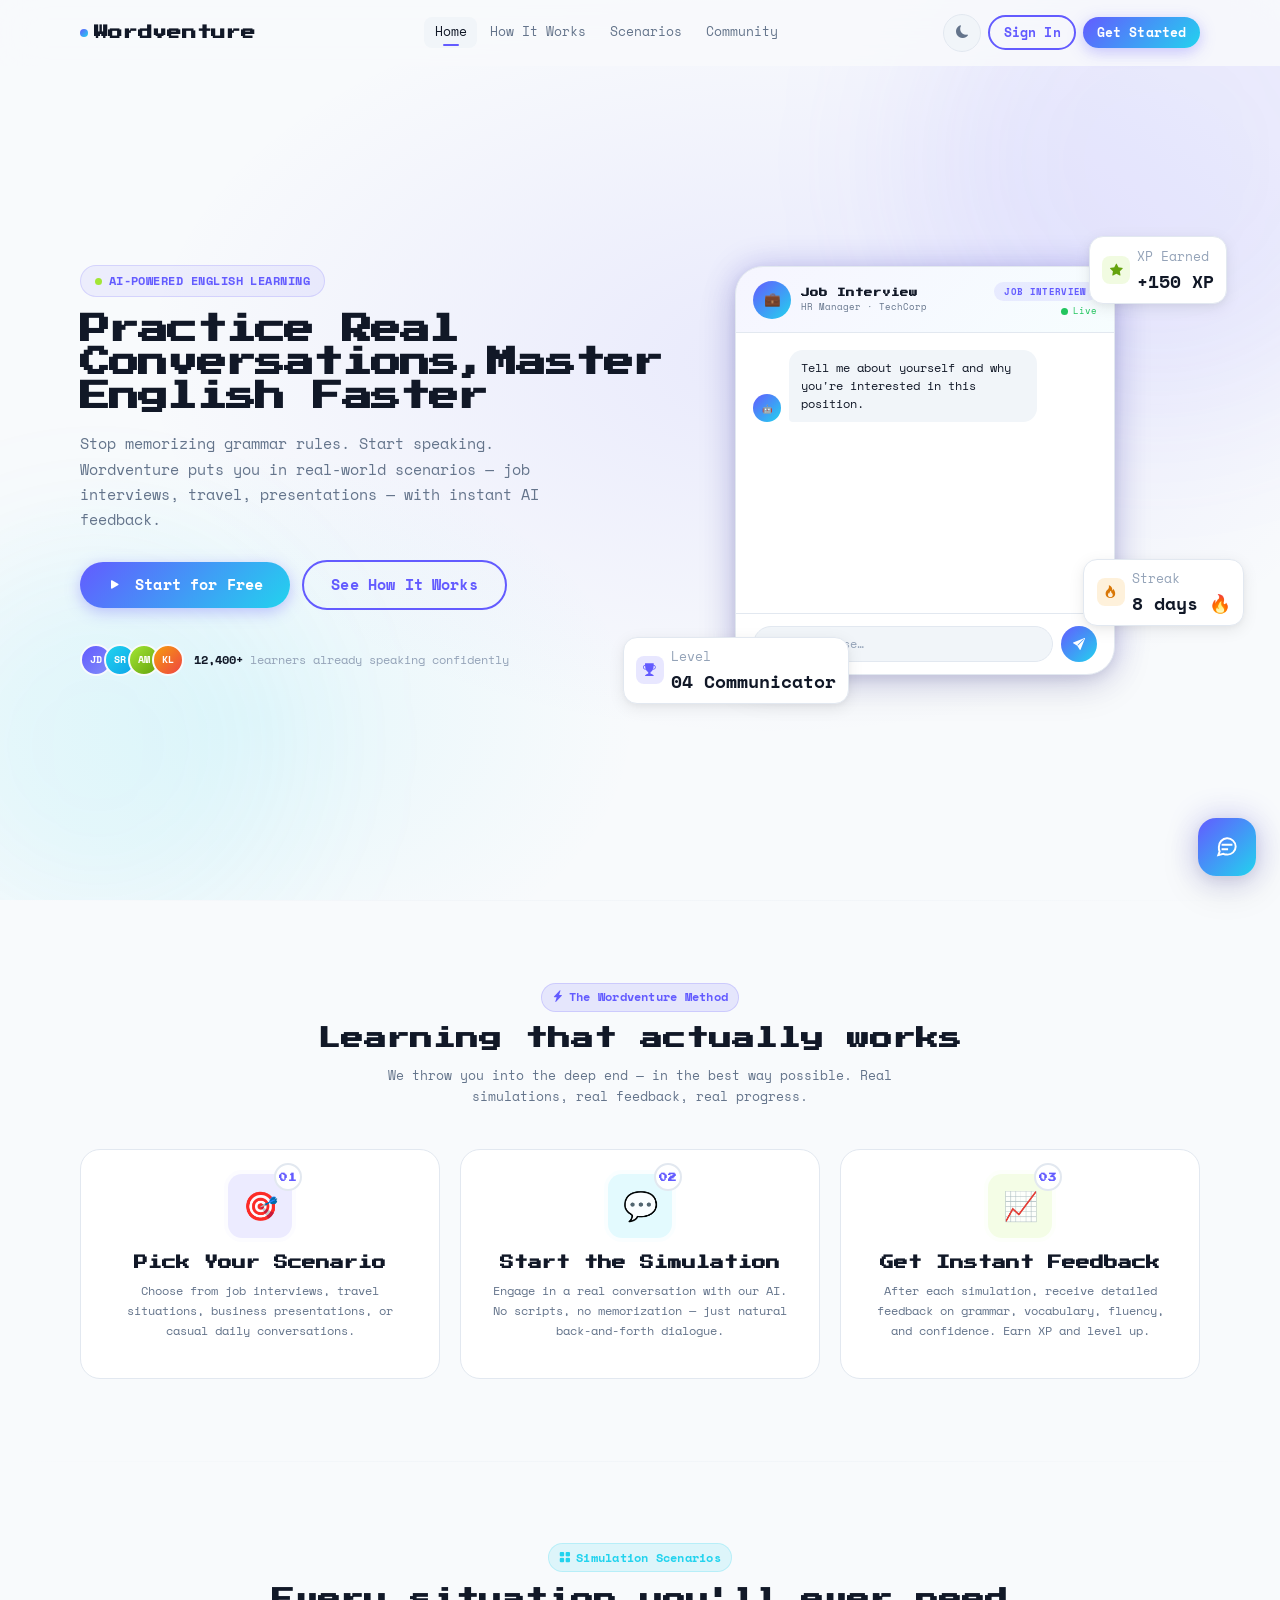
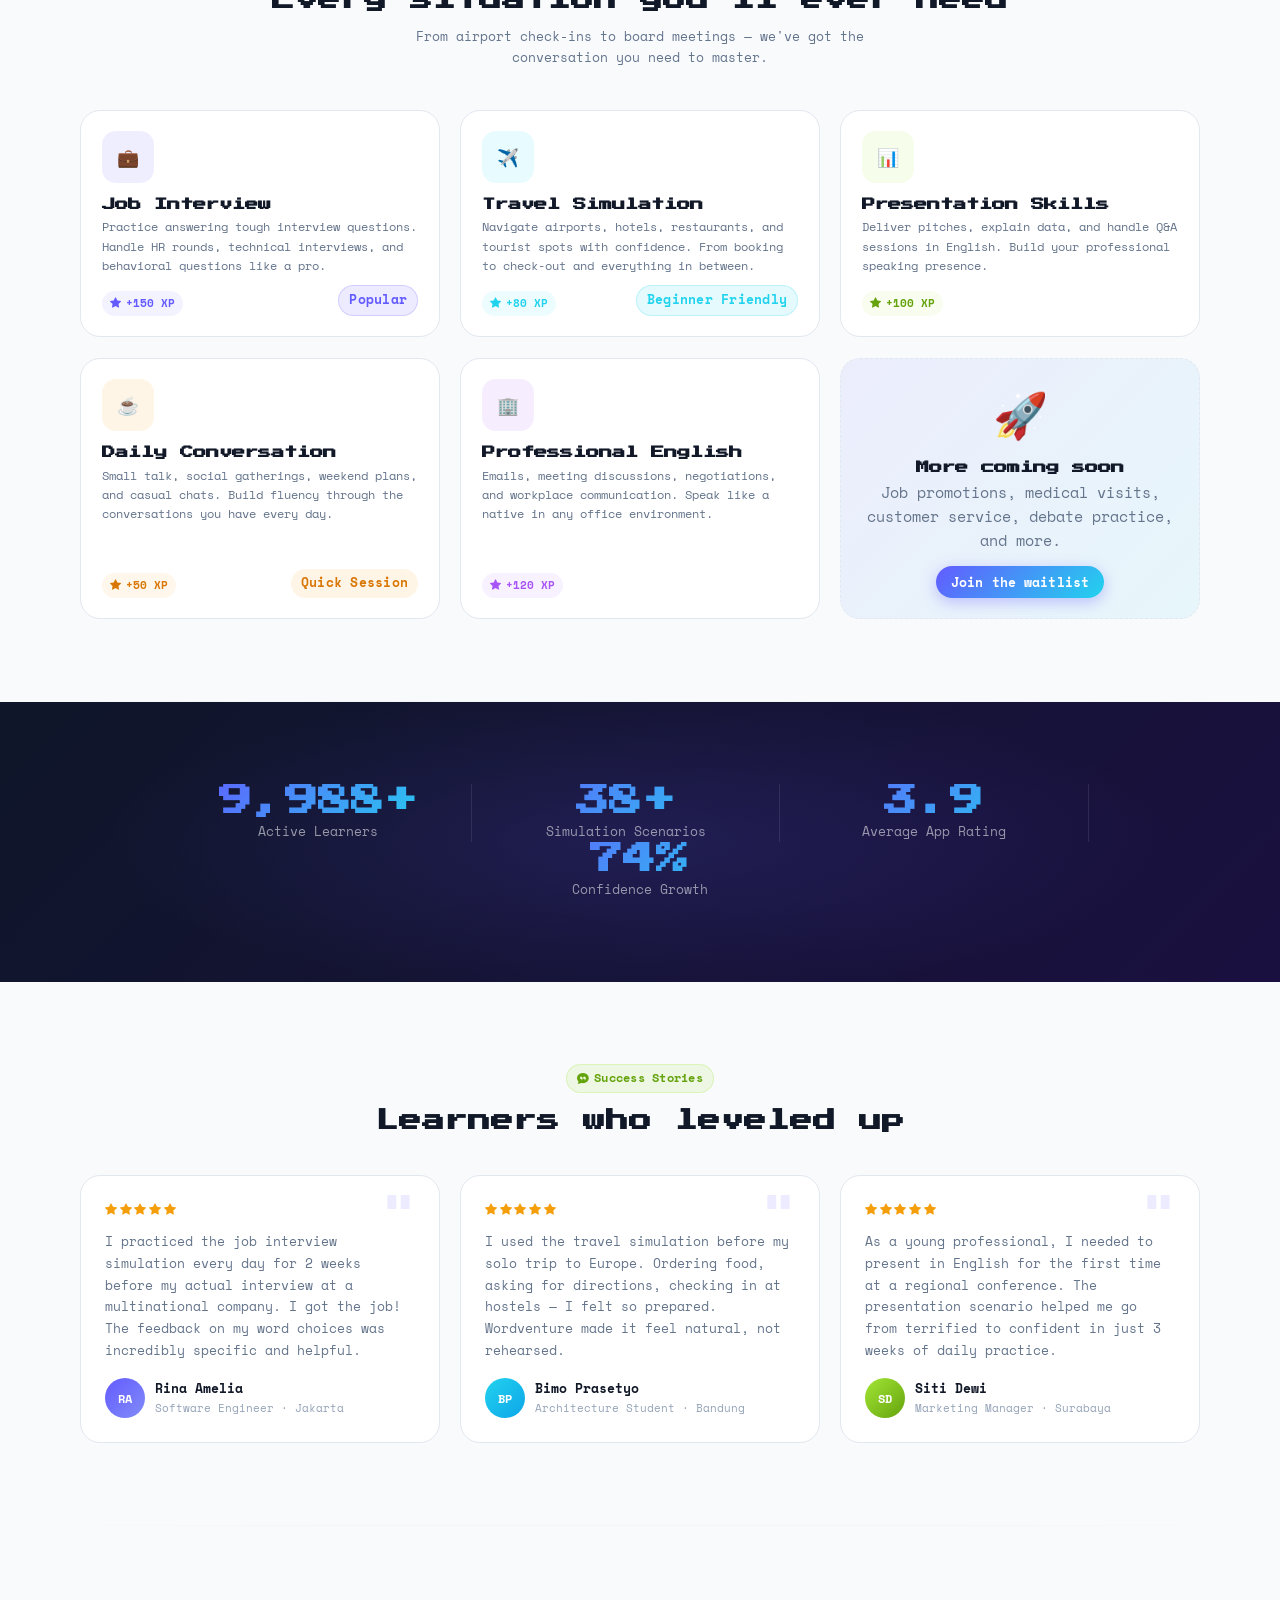
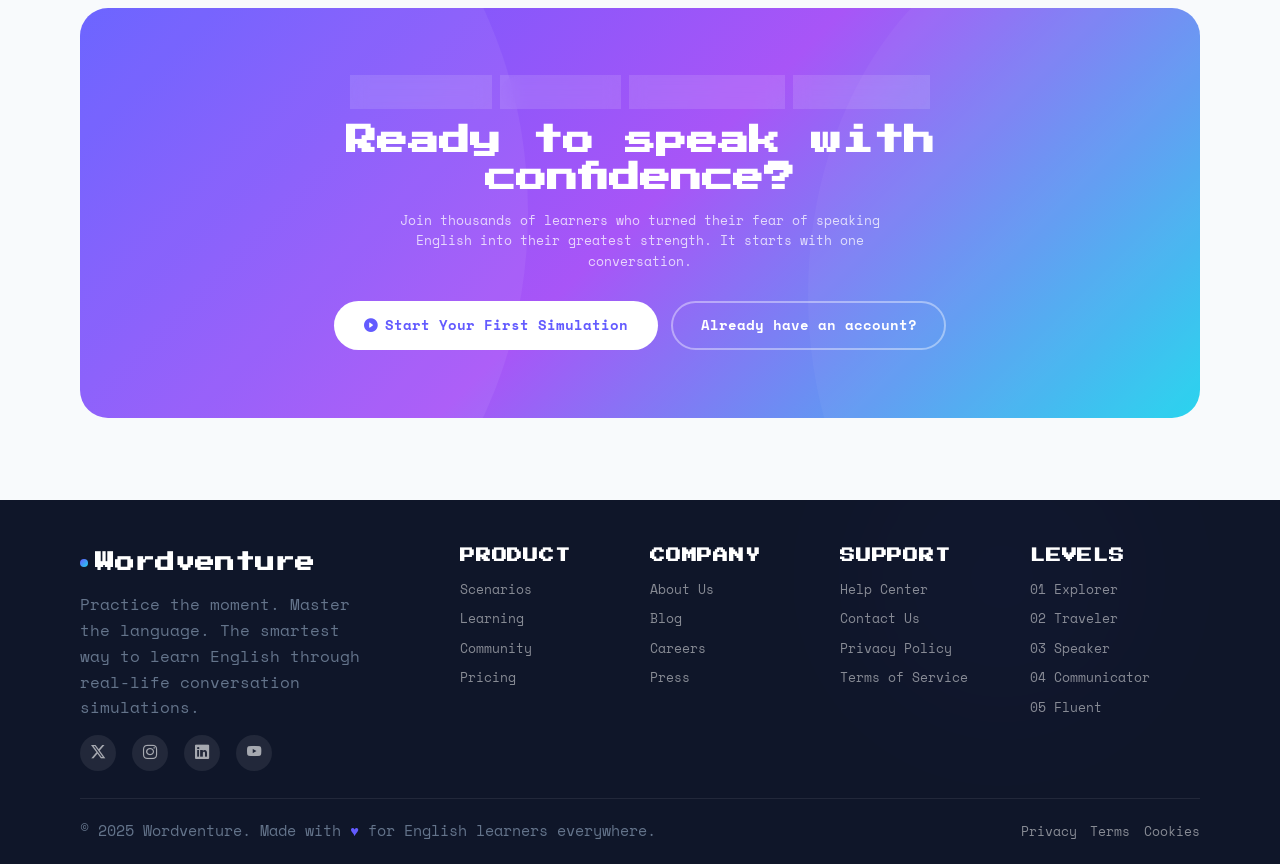
==== commit 5036282b: "Update 21 Aug 2026" ====
--- a/index.html
+++ b/index.html
@@ -66,7 +66,7 @@
           <a class="nav-link" href="#scenarios">Scenarios</a>
         </li>
         <li class="nav-item">
-          <a class="nav-link" href="community.html">Community</a>
+          <a class="nav-link" href="community-landing.html">Community</a>
         </li>
       </ul>
 
